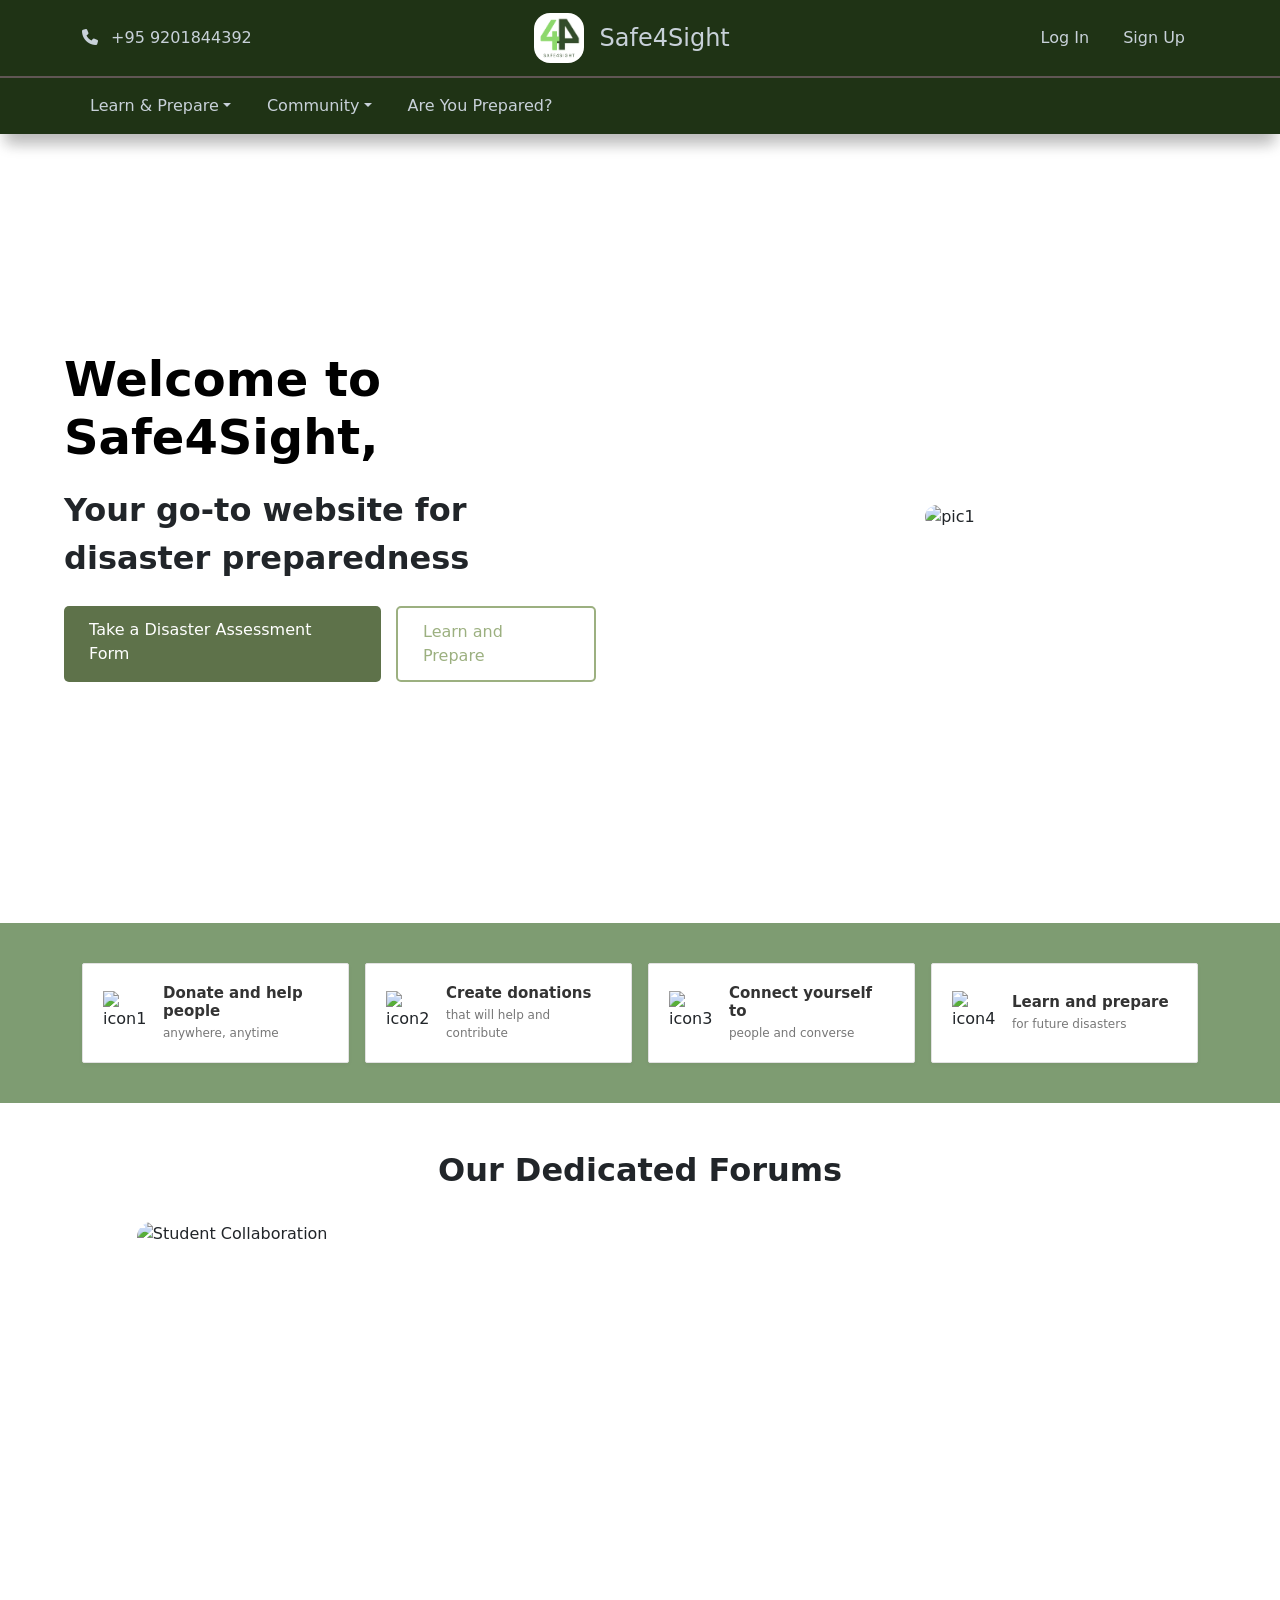
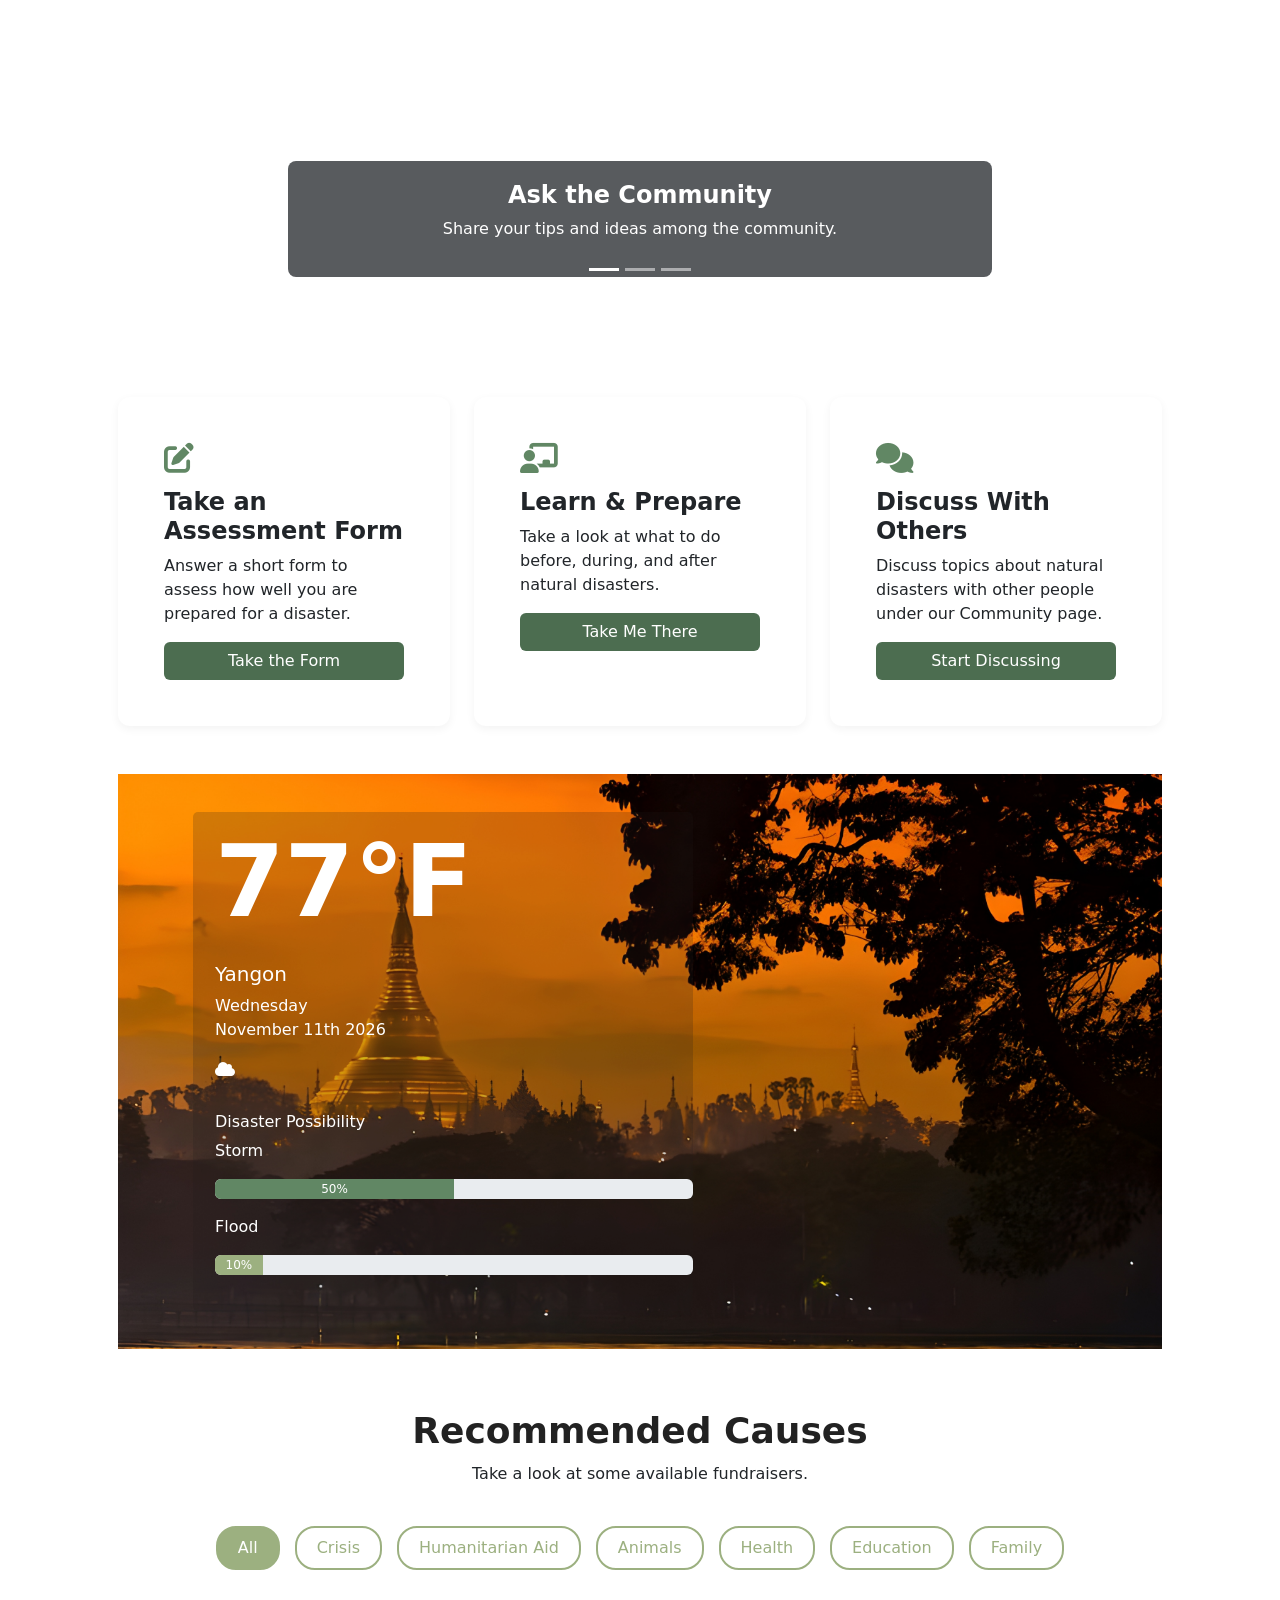
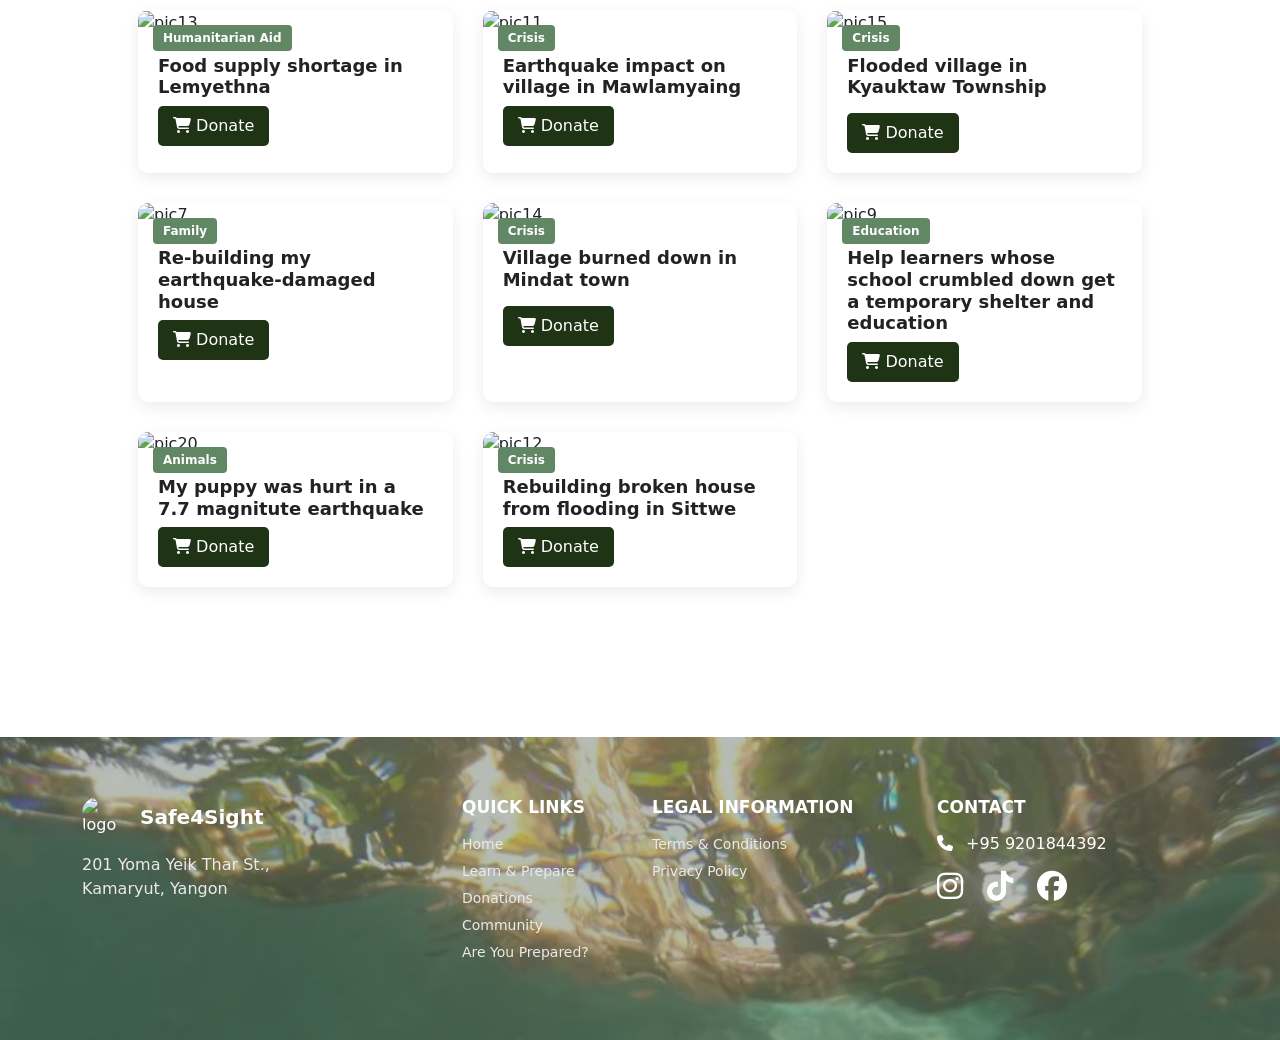
==== index.html @ d3989522 "initial commit" ====
<!DOCTYPE html>
<html lang="en">
<head>
    <link rel="icon" href="/Images/icon_transparent.png">
    <meta charset="UTF-8">
    <meta name="viewport" content="width=device-width, initial-scale=1.0">
    <title>Safe4Sight</title>
    <script src="index_script.js" defer></script>
    <link href="https://cdn.jsdelivr.net/npm/bootstrap@5.3.8/dist/css/bootstrap.min.css" rel="stylesheet" integrity="sha384-sRIl4kxILFvY47J16cr9ZwB07vP4J8+LH7qKQnuqkuIAvNWLzeN8tE5YBujZqJLB" crossorigin="anonymous">
    <script src="https://cdn.jsdelivr.net/npm/bootstrap@5.3.8/dist/js/bootstrap.bundle.min.js" integrity="sha384-FKyoEForCGlyvwx9Hj09JcYn3nv7wiPVlz7YYwJrWVcXK/BmnVDxM+D2scQbITxI" crossorigin="anonymous"></script>
    <link rel="stylesheet" href="https://cdnjs.cloudflare.com/ajax/libs/font-awesome/6.4.0/css/all.min.css">
    <link rel="stylesheet" href="https://cdnjs.cloudflare.com/ajax/libs/font-awesome/6.4.0/css/all.min.css">
    <link rel="stylesheet" href="style.css">
    <style>
        .hero1{
            background-image: url(Images/yangon_banner.jpg);
            background-repeat: no-repeat;
            background-position: center;
            background-size: cover;
            height: 575px;
            color: white;
            display: flex;
            align-items: center;
            padding-left: 75px;
     }
     .hero-title{
        color: white;
     }
 
     h1{
        font-size: 100px;
     }
     .box{
        background: rgba(30, 28, 28, 0.2);
        width: 500px;
        border-radius: 5px;
        padding-left: 22px;
        padding-bottom: 20px;
        padding-top: 10px;
     }   
    </style>
</head>
<body>
    <nav class="navbar navbar-expand-lg color3bg topnavbar">
        <div class="container d-flex align-items-center justify-content-between">
            <div class="azure">
                <i class="fa-solid fa-phone me-2"></i>
                +95 9201844392
            </div>
            <a class="navbar-brand d-flex align-items-center" href="index.html">
                <img src="Images/icon.png" alt="Safe4Sight logo" height="50" class="rounded-4 me-3">
                <div class="azure">
                    <h4 class="mb-0">Safe4Sight</h4>
                </div>
            </a>
            <div class="d-flex">
                <button type="button" class="btn me-2 azure" data-bs-toggle="modal" data-bs-target="#logIn">Log In</button>
                <button type="button" class="btn azure" data-bs-toggle="modal" data-bs-target="#signUp">Sign Up</button>
            </div>
        </div>
    </nav>

    <div class="modal fade" id="logIn">
            <div class="modal-dialog modal-md modal-dialog-centered">
                <div class="modal-content">
                    <div class="modal-header">
                        <h4 class="modal-title">Log into your Account</h4>
                        <button type="button" class="btn-close" data-bs-dismiss="modal"></button>
                    </div>
                    <div class="modal-body">
                        <form>
                            <div class="mb-4">
                            <label class="form-label fw-semibold">Username / Email</label>
                            <div class="input-group">
                                <span class="input-group-text bg-white"><i class="fa-solid fa-user color2"></i></span>
                                <input type="text" class="form-control" placeholder="Type your username / email">
                            </div>
                        </div>

                        <div class="mb-3">
                            <label class="form-label fw-semibold">Password</label>
                            <div class="input-group">
                                <span class="input-group-text bg-white"><i class="fa-solid fa-key color2"></i></span>
                                <input type="password" class="form-control" placeholder="Type your passwword">
                            </div>
                        </div>
                        <button type="button" class="btn text-white mb-3" style="background-color: #618764;" onclick="loggedIn()">
                            Log In
                        </button>
                        <div class="alert alert-success d-none" id="loggedIn">Logged in successfully!</div>
                        </form>
                    </div>
                    <div class="modal-footer">
                        <p>Don't have an account? <a href="#" data-bs-toggle="modal" data-bs-target="#signUp" style="text-decoration: none;">Sign Up Now</a></p>
                    </div>
                </div>
            </div>
        </div>

        <div class="modal fade" id="signUp">
            <div class="modal-dialog modal-md modal-dialog-centered">
                <div class="modal-content">
                    <div class="modal-header">
                        <h4 class="modal-title">Create an Account</h4>
                        <button type="button" class="btn-close" data-bs-dismiss="modal"></button>
                    </div>
                    <div class="modal-body">
                        <form>
                            <div class="mb-4">
                                <label class="form-label fw-semibold">Username</label>
                                <div class="input-group">
                                    <span class="input-group-text bg-white"><i class="fa-solid fa-user color2"></i></span>
                                    <input type="text" class="form-control" placeholder="Type your username">
                                </div>
                            </div>

                            <div class="mb-4">
                                <label class="form-label fw-semibold">Email</label>
                                <div class="input-group">
                                    <span class="input-group-text bg-white"><i class="fa-solid fa-envelope color2"></i></span>
                                    <input type="text" class="form-control" placeholder="Type your email">
                                </div>
                            </div>

                            <div class="mb-3">
                                <label class="form-label fw-semibold">Password</label>
                                <div class="input-group">
                                    <span class="input-group-text bg-white"><i class="fa-solid fa-key color2"></i></span>
                                    <input type="password" class="form-control" placeholder="Type your passwword">
                                </div>
                            </div>
                            <button type="button" class="btn text-white mb-3" style="background-color: #618764;" onclick="accountCreated()">
                            Sign Up
                            </button>
                            <div class="alert alert-success d-none" id="accountCreated">Account created successfully!</div>
                        </form>
                        
                        
                    </div>
                    <div class="modal-footer">
                        <p>Already have an account? <a href="#" data-bs-toggle="modal" data-bs-target="#logIn" style="text-decoration: none;">Login</a></p>
                    </div>
                </div>
            </div>
        </div>

    <div class="sticky-nav">
        <nav class="navbar navbar-dark navbar-expand-lg color3bg bottomnavbar">
            <div class="container d-flex align-items-center justify-content-between">
                <div class="collapse navbar-collapse" id="menu">
                    <ul class="navbar-nav">
                        <li class="nav-item dropdown">
                            <a class="nav-link azure dropdown-toggle" role="button" data-bs-toggle="dropdown">Learn & Prepare</a>
                            <ul class="dropdown-menu text-center">
                                <li><a class="dropdown-item" href="earthquake.html">Earthquakes</a></li>
                                <li><a class="dropdown-item" href="storm.html">Storms</a></li>
                            </ul>
                        </li>
                        <li class="nav-item dropdown">
                            <a class="nav-link azure dropdown-toggle" role="button" data-bs-toggle="dropdown">Community</a>
                            <ul class="dropdown-menu text-center">
                                <li><a class="dropdown-item" href="donation.html">Donation</a></li>
                                <li><a class="dropdown-item" href="community.html">Forum</a></li>
                            </ul>
                        </li>
                        <li class="nav-item"><a href="preparedness_checker.html" class="nav-link azure">Are You Prepared?</a></li>
                    </ul>
                </div>
                <button class="navbar-toggler" type="button" data-bs-toggle="collapse" data-bs-target="#menu">
                    <span class="navbar-toggler-icon"></span>
                </button>
            </div>
        </nav>
    </div>

    <section class="hero mb-4" id="hero">
        <div class="hero-content px-4">
            <h1 class="hero-title text-black">Welcome to Safe4Sight,</h1>
            <span class="fs-2 fw-semibold"> Your go-to website for disaster preparedness</span>
            <div class="hero-btns mt-4">
                <a href="preparedness_checker.html" class="donate-btn primary-btn">Take a Disaster Assessment Form</a>
                <a href="earthquake.html" class="about-btn secondary-btn">Learn and Prepare</a>
            </div>
        </div>
        <div class="hero-image px-4 ">
            <img src="images/pic1.jpg" alt="pic1" style="border-radius: 15px;">
        </div>
    </section>

    <section class="icon-container">
        <div class="container">
            <div class="row g-3">
                <div class="col-12 col-sm-6 col-lg-3">
                    <div class="icons h-100 w-100">
                        <img src="images/icon1.png" alt="icon1" class="img-fluid">
                        <div class="info">
                            <h3>Donate and help people</h3>
                            <span>anywhere, anytime</span>
                        </div>
                    </div>
                </div>
                <div class="col-12 col-sm-6 col-lg-3">
                    <div class="icons h-100 w-100">
                        <img src="images/icon2.png" alt="icon2" class="img-fluid">
                        <div class="info">
                            <h3>Create donations</h3>
                            <span>that will help and contribute</span>
                        </div>
                    </div>
                </div>
                <div class="col-12 col-sm-6 col-lg-3">
                    <div class="icons h-100 w-100">
                        <img src="images/icon3.png" alt="icon3" class="img-fluid">
                        <div class="info">
                            <h3>Connect yourself to</h3>
                            <span>people and converse</span>
                        </div>
                    </div>
                </div>
                <div class="col-12 col-sm-6 col-lg-3">
                    <div class="icons h-100 w-100">
                        <img src="images/icon4.png" alt="icon4" class="img-fluid">
                        <div class="info">
                            <h3>Learn and prepare</h3>
                            <span>for future disasters</span>
                        </div>
                    </div>
                </div>
            </div>
        </div>
    </section> <br> <br>
    <div class="container d-flex justify-content-center">
        <h2 class="fw-bold">Our Dedicated Forums</h2>
    </div>
    <div id="pblCarousel" class="carousel slide px-5 d-flex justify-content-center" style="margin-top: 25px;" data-bs-ride="carousel">
        <div class="carousel-indicators">
            <button type="button" data-bs-target="#pblCarousel" data-bs-slide-to="0" class="active"></button>
            <button type="button" data-bs-target="#pblCarousel" data-bs-slide-to="1"></button>
            <button type="button" data-bs-target="#pblCarousel" data-bs-slide-to="2"></button>
        </div>
        <div class="carousel-inner" style="height: 75vh; width: 85%; border-radius: 15px;">
            <div class="carousel-item active h-100">
                <img src="images/pic17.png" class="d-block" style="width: 100%; height: 100%; object-fit: cover;" alt="Student Collaboration">
                <div class="carousel-caption bg-dark bg-opacity-75 rounded-3 d-none d-md-block">
                    <h4 class="fw-bold">Ask the Community</h4>
                    <p>Share your tips and ideas among the community.</p>
                </div>
            </div>
            <div class="carousel-item h-100">
                <img src="images/pic18.png" class="d-block" style="width: 100%; height: 100%; object-fit: cover;" alt="Real-World Problems">
                <div class="carousel-caption bg-dark bg-opacity-75 rounded-3 d-none d-md-block">
                    <h4 class="fw-bold">Learn Tips</h4>
                    <p>Learn new tips and ideas along with the community</p>
                </div>
            </div>
            <div class="carousel-item h-100">
                <img src="images/pic19.png" class="d-block" style="width: 100%; height: 100%; object-fit: cover;" alt="Collaboration">
                <div class="carousel-caption bg-dark bg-opacity-75 rounded-3 d-none d-md-block">
                    <h4 class="fw-bold">Help Others</h4>
                    <p>Share your tips and ideas with the community</p>
                </div>
            </div>
            <button class="carousel-control-prev" type="button" data-bs-target="#pblCarousel" data-bs-slide="prev">
            <span class="carousel-control-prev-icon"></span>
        </button>
        <button class="carousel-control-next" type="button" data-bs-target="#pblCarousel" data-bs-slide="next">
            <span class="carousel-control-next-icon"></span>
        </button>
        </div>
        
    </div>

    <div class="container px-5" style="margin-top: 100px;">
        <div class="row g-4 mb-5">

            <div class="col-md-4">
                <div class="card situation-card">
                    <div class="card-body p-4">
                        <i class="fa-solid fa-pen-to-square situation-icon"></i>
                        <h4 class="fw-bold">Take an Assessment Form</h4>
                        <p>Answer a short form to assess how well you are prepared for a disaster.</p>
                        <a href="preparedness_checker.html"><button class="btn text-white w-100">Take the Form</button></a>
                    </div>
                </div>
            </div>

            <div class="col-md-4">
                <div class="card situation-card">
                    <div class="card-body p-4">
                        <i class="fa-solid fa-chalkboard-user situation-icon"></i>
                        <h4 class="fw-bold">Learn & Prepare</h4>
                        <p>Take a look at what to do before, during, and after natural disasters.</p>
                        <a href="earthquake.html"><button class="btn text-white w-100">Take Me There</button></a>
                    </div>
                </div>
            </div>

            <div class="col-md-4">
                <div class="card situation-card">
                    <div class="card-body p-4">
                        <i class="fa-solid fa-comments situation-icon"></i>
                        <h4 class="fw-bold">Discuss With Others</h4>
                        <p>Discuss topics about natural disasters with other people under our Community page.</p>
                        <a href="community.html"><button class="btn color2bg text-white w-100">Start Discussing</button></a>
                    </div>
                </div>
            </div>
    </div>

     <div class="hero1" >
        <div class="row">
            <div class="col">
                <div class="box">
                    <div class="hero-title">
                        <span>
                            <h1><strong>77°F</strong></h1>
                        </span>
                            </div>
                        <h5>Yangon</h5>
                        <p>Wednesday <br> November 11th 2026</p>
                        <i class="fa-solid fa-cloud me-2"></i>
                        </div>
               </div>
            <div class="col">
                <div class="box">
                    <h6>Disaster Possibility</h6>
                    <p>Storm</p>
                    <div class="progress mb-3" style="height: 20px;">
                        <div class="progress-bar color2bg" style="width: 50%;">50%</div>
                    </div>
                    <p>Flood</p>
                    <div class="progress mb-3" style="height: 20px;">
                        <div class="progress-bar color1bg" style="width: 10%;">10%</div>
                    </div>
                </div>
            </div>
            </div>
        </div>

            

    <section class="products section" id="products">
        <div class="section-header">
            <h2 class="section-title">Recommended Causes</h2>
            <p>Take a look at some available fundraisers.</p>
        </div>

        <div class="product-filters">
            <button class="filter-btn active" data-filter="all">All</button>
            <button class="filter-btn" data-filter="crisis">Crisis</button>
            <button class="filter-btn" data-filter="humanaid">Humanitarian Aid</button>
            <button class="filter-btn" data-filter="animal">Animals</button>
            <button class="filter-btn" data-filter="medicine">Health</button>
            <button class="filter-btn" data-filter="education">Education</button>
            <button class="filter-btn" data-filter="family">Family</button>
        </div>

        

        <div class="products-grid">

            <div class="product-card" data-category="humanaid">
                <div class="product-badge">Humanitarian Aid</div>
                <img src="images/pic13.png" alt="pic13">
                <div class="product-info">
                    <h3>Food supply shortage in Lemyethna</h3>
                    <div class="product-footer">
                        <a href="donation.html">
                            <button class="add-to-cart-btn">
                                <i class="fa-solid fa-cart-shopping"></i> Donate
                            </button>
                        </a>
                    </div>
                </div>
            </div>

            <div class="product-card" data-category="crisis">
                <div class="product-badge">Crisis</div>
                <img src="images/pic11.png" alt="pic11">
                <div class="product-info">
                    <h3>Earthquake impact on village in Mawlamyaing</h3>
                    <div class="product-footer">
                        <a href="donation.html">
                            <button class="add-to-cart-btn">
                                <i class="fa-solid fa-cart-shopping"></i> Donate
                            </button>
                        </a>
                    </div>
                </div>
            </div>

            <div class="product-card" data-category="crisis">
                <div class="product-badge">Crisis</div>
                <img src="images/pic15.png" alt="pic15">
                <div class="product-info">
                    <h3>Flooded village in Kyauktaw Township</h3>
                    <p class="product-desc"></p>
                    <div class="product-footer">
                        <a href="donation.html">
                        <button class="add-to-cart-btn">
                            <i class="fa-solid fa-cart-shopping"></i> Donate
                        </button>
                        </a>
                    </div>
                </div>
            </div>

            
            <div class="product-card" data-category="family">
                <div class="product-badge">Family</div>
                <img src="images/pic7.png" alt="pic7">
                <div class="product-info">
                    <h3>Re-building my earthquake-damaged house</h3>
                        <div class="product-footer">
                            <a href="donation.html">
                            <button class="add-to-cart-btn">
                                <i class="fa-solid fa-cart-shopping"></i> Donate
                            </button>
                        </a>
                    </div>
                </div>
            </div>

            <div class="product-card" data-category="crisis">
                <div class="product-badge">Crisis</div>
                <img src="images/pic14.png" alt="pic14">
                <div class="product-info">
                    <h3>Village burned down in Mindat town</h3>
                    <p class="product-desc"></p>
                    <div class="product-footer">
                        <a href="donation.html">
                            <button class="add-to-cart-btn">
                                <i class="fa-solid fa-cart-shopping"></i> Donate
                            </button>
                        </a>
                    </div>
                </div>
            </div>

            <div class="product-card" data-category="education">
                <div class="product-badge">Education</div>
                <img src="images/pic9.png" alt="pic9">
                <div class="product-info">
                    <h3>Help learners whose school crumbled down get a temporary shelter and education</h3>
                    <div class="product-footer">
                        <a href="donation.html">
                        <button class="add-to-cart-btn">
                            <i class="fa-solid fa-cart-shopping"></i> Donate
                        </button>
                        </a>
                    </div>
                </div>
            </div>

            <div class="product-card" data-category="animal">
                <div class="product-badge">Animals</div>
                <img src="images/pic20.png" alt="pic20">
                <div class="product-info">
                    <h3>My puppy was hurt in a 7.7 magnitute earthquake</h3>
                    <div class="product-footer">
                        <a href="donation.html">
                        <button class="add-to-cart-btn">
                            <i class="fa-solid fa-cart-shopping"></i> Donate
                        </button>
                        </a>
                    </div>
                </div>
            </div>

            <div class="product-card" data-category="crisis">
                <div class="product-badge">Crisis</div>
                <img src="images/pic12.png" alt="pic12">
                <div class="product-info">
                    <h3>Rebuilding broken house from flooding in Sittwe</h3>
                    <div class="product-footer">
                        <a href="donation.html">
                        <button class="add-to-cart-btn">
                            <i class="fa-solid fa-cart-shopping"></i> Donate
                        </button>
                        </a>
                    </div>
                </div>
            </div>
        </div>
    </section>

    <!--<div id="toast" class="toast">
        <i class="fa-solid fa-circle-check"></i> <span id="toast-message">Added to Donation-Wishlist</span>
    </div>

    <div class="underdono-btn">
    <a href="donation.html" class="donate-btn primary-btn">View more fundraisers</a>
    </div>-->

    </div>

    <footer class="site-footer" style="margin-top: 150px;">
        <div class="container">
            <div class="row">
                <div class="col-md-4">
                    <div class="d-flex align-items-center mb-3">
                        <img src="images/icon.png" alt="logo" width="50px" class="me-2 rounded-4">
                        <h5 class="mb-0">Safe4Sight</h5>
                    </div>
                    <p class="footer-address mb-3">201 Yoma Yeik Thar St.,<br>Kamaryut, Yangon</p>
                </div>
 
                <div class="col-md-2">
                    <h6 class="footer-heading">QUICK LINKS</h6>
                    <ul class="list-unstyled footer-links">
                        <li><a href="index.html">Home</a></li>
                        <li><a href="earthquake.html">Learn & Prepare</a></li>
                        <li><a href="donation.html">Donations</a></li>
                        <li><a href="community.html">Community</a></li>
                        <li><a href="preparedness_checker.html">Are You Prepared?</a></li>
                    </ul>
                </div>
 
                <div class="col-md-3">
                    <h6 class="footer-heading">LEGAL INFORMATION</h6>
                    <ul class="list-unstyled footer-links">
                    <li><a href="terms_and_conditions.html">Terms & Conditions</a></li>
                    <li><a href="privacy_policy.html">Privacy Policy</a></li>
                    </ul>
                </div>
 
                <div class="col-md-3">
                    <h6 class="footer-heading">CONTACT</h6>
                    <div>
                        <i class="fa-solid fa-phone me-2"></i>
                        +95 9201844392
                    </div>
 
                    <div class="social-links mt-2">
                    <a href="#">
                        <i class="fa-brands fa-instagram me-4"></i>
                    </a>
                    <a href="#">
                        <i class="fa-brands fa-tiktok me-4"></i>
                    </a>
                    <a href="#">
                        <i class="fa-brands fa-facebook"></i>
                    </a>
                    </div>
                </div>
            </div>
        </div>
    </footer>

    <script>
        function accountCreated(){
            let accountCreated = document.getElementById("accountCreated");
            accountCreated.classList.remove("d-none");
        }
        function loggedIn(){
            let loggedIn = document.getElementById("loggedIn");
            loggedIn.classList.remove("d-none");
        }
    </script>
</body>
</html>
---- style.css ----
/*Global CSS*/

* {
    margin: 0;
    padding: 0;
    box-sizing: border-box;
    scroll-behavior: smooth;
}
    .topnavbar{
            border-bottom: 2px solid #605654;
    }
    .bottomnavbar{
            box-shadow: 0px 15px 15px -5px rgba(0, 0, 0, 0.1);
    }
    .sticky-nav{
            position: sticky;
            top: 0;
            z-index: 100;
            background-color: rgb(238, 238, 238);
            box-shadow: 0px 15px 15px -5px rgba(0, 0, 0, 0.2);
    }
    .color1{
        color: #9CB080;
    }
    .color2{
        color: #618764;
    }
    .color1bg{
        background-color: #9CB080;
    }
    .color2bg{
        background-color: #618764;
    }
    .color2bghover:hover{
        background-color: #496c4c;
    }
        .color3bg{
            background-color: #1f3315;
        }
    .azure{
        color: #c8d1d9;
    }
    .nav-item{
        margin-right: 20px;
    }
    .site-footer{
            overflow: hidden;
            padding-top: 60px;
            padding-bottom: 60px;
            color: #fff;
            background-image: url(Images/footer.png);
            background-size: cover;
}
.site-footer h5{
            font-size: 20px;
            font-weight: 600;
}
.brand-icon{
            background-image: url(images/footer.png);
}
.footer-address{
            color: rgb(235, 233, 233);
}
.footer-heading{
            margin-bottom: 14px;
            font-size: 17px;
            font-weight: 750;
}
.footer-links li{
            margin-bottom: 3px;
}
.footer-links a{
            color: rgb(235, 233, 233);
            font-size: 14px;
            text-decoration: none;
            transition: color 0.2s ease;
}
.footer-links a:hover{
            color:#bfcfa9;
}
.social-links{
            display: flex;
            align-items: center;
}
.social-links a{
            color: #fff;
            font-size: 30px;
            transition: color 0.2s ease;
}
.social-links a:hover{
            color:#bfcfa9;
}


/*Homepage CSS*/

.logo {
    font-size: 24px;
    font-weight: 700;
    color: #333;
    text-decoration: none;
}

.logo span {
    color: #618764;
}

.menu-toggle {
    display: none;
    font-size: 24px;
    cursor: pointer;
}

.icon-container {
  display: flex;
  flex-direction: row;
  justify-content: center;
  align-items: center;
  gap: 15px;
  background-color: #7E9C72;
  padding: 40px 20px;
  width: 100%;
  box-sizing: border-box;
}

.icons {
  display: flex;
  align-items: center;
  gap: 15px;
  background-color: #ffffff;
  padding: 20px;
  flex: 1; 
  min-width: 0;
  border-radius: 2px;
  border: 1px solid #e2e2e2;
  box-shadow: 0 2px 4px rgba(0, 0, 0, 0.04);
}

.icons img {
  width: 45px;
  height: 45px;
  object-fit: contain;
  flex-shrink: 0;
}

.info {
  display: flex;
  flex-direction: column;
}

.info h3 {
  margin: 0;
  font-size: 15px;
  font-weight: 700;
  color: #333333;
  line-height: 1.2;
}

.info span {
  font-size: 12px;
  color: #777777;
  margin-top: 4px;
}

.hero {
    min-height: 85vh;
    display: flex;
    align-items: center;
    justify-content: space-between;
    max-width: 1200px;
    margin: 0 auto;
    gap: 40px;
}

.hero-content {
    flex: 1;
}

.hero-title {
    font-size: 48px;
    font-weight: 700;
    color: #222;
    margin-bottom: 20px;
    line-height: 1.2;
}

.hero-description {
    font-size: 16px;
    color: #666;
    margin-bottom: 30px;
    line-height: 1.6;
}

.hero-btns {
    display: flex;
    gap: 15px;
}

.donate-btn {
    padding: 12px 25px;
    border-radius: 5px;
    font-weight: 500;
    text-decoration: none;
    transition: background 0.3s ease, transform 0.2s ease;
}

.about-btn {
    padding: 12px 25px;
    border-radius: 5px;
    font-weight: 500;
    text-decoration: none;
    transition: background 0.3s ease, transform 0.2s ease;
}

.primary-btn {
    background-color: #5E724A;
    color: #fff;
}

.primary-btn:hover {
    background-color: #618764;
    transform: translateY(-2px);
}

.secondary-btn {
    background-color: transparent;
    color: #9CB080;
    border: 2px solid #9CB080;
}

.secondary-btn:hover {
    background-color: #618764;
    color: #fff;
    transform: translateY(-2px);
}

.hero-image {
    flex: 1;
    display: flex;
    justify-content: center;
    transition: transform 0.75s ease-in-out;
}
.hero-image:hover {
    transform: scale(1.1);
}

.hero-image img {
    max-width: 100%;
    height: auto;
    animation: float 3s ease-in-out infinite;
}

@keyframes float {
    0%, 100% { transform: translateY(0); }
    50% { transform: translateY(-10px); }
}


@media (max-width: 768px) {
    .nav-menu {
        display: none;
    }
    .menu-toggle {
        display: block;
    }
    .hero {
        flex-direction: column-reverse;
        text-align: center;
        padding-top: 120px;
    }
    .hero-btns {
        justify-content: center;
    }
    .hero-title {
        font-size: 36px;
    }
}
.products {
    max-width: 1200px;
    margin: 60px auto;
    padding: 0 20px;
}

.section-header {
    text-align: center;
    margin-bottom: 40px;
}

.section-title {
    font-size: 36px;
    font-weight: 700;
    color: #222;
    margin-bottom: 10px;
}

.product-filters {
    display: flex;
    justify-content: center;
    gap: 15px;
    margin-bottom: 40px;
}

.filter-btn {
    padding: 8px 20px;
    border: 2px solid #9CB080;
    background-color: transparent;
    color: #9CB080;
    border-radius: 20px;
    cursor: pointer;
    font-weight: 500;
    transition: all 0.3s ease;
}

.filter-btn.active, .filter-btn:hover {
    background-color: #9CB080;
    color: #fff;
}

.products-grid {
    display: grid;
    grid-template-columns: repeat(auto-fit, minmax(260px, 1fr));
    gap: 30px;
}

.product-card {
    background-color: #fff;
    border-radius: 10px;
    overflow: hidden;
    box-shadow: 0 5px 15px rgba(0,0,0,0.08);
    position: relative;
    transition: transform 0.3s ease;
}

.product-card:hover {
    transform: translateY(-5px);
}

.product-card img {
    width: 100%;
    height: 200px;
    object-fit: cover;
}

.product-badge {
    position: absolute;
    top: 15px;
    left: 15px;
    background-color: #618764;
    color: #fff;
    padding: 4px 10px;
    font-size: 12px;
    font-weight: 600;
    border-radius: 4px;
    z-index: 10;
}

.product-info {
    padding: 20px;
}

.product-info h3 {
    font-size: 18px;
    font-weight: 600;
    color: #222;
    margin-bottom: 8px;
}

.product-desc {
    font-size: 14px;
    color: #666;
    margin-bottom: 15px;
    line-height: 1.4;
}

.product-footer {
    display: flex;
    align-items: center;
    justify-content: space-between;
}

.add-to-cart-btn {
    background-color: #1f3315;
    color: #fff;
    border: none;
    padding: 8px 15px;
    border-radius: 5px;
    cursor: pointer;
    font-weight: 500;
    transition: background 0.3s ease;
}

.add-to-cart-btn:hover {
    background-color: #618764;
}

.toast {
    position: fixed;
    bottom: 30px;
    right: 30px;
    background-color: #1f3315;
    color: #fff;
    padding: 12px 20px;
    border-radius: 8px;
    box-shadow: 0 5px 15px rgba(0,0,0,0.2);
    display: flex;
    align-items: center;
    gap: 10px;
    z-index: 1000;
    opacity: 0;
    visibility: hidden;
    transition: opacity 0.3s ease, visibility 0.3s ease, transform 0.3s ease;
    transform: translateY(20px);
}

.toast.show {
    opacity: 1;
    visibility: visible;
    transform: translateY(0);
}

.toast i {
    color: #9CB080;
    font-size: 18px;
}
.underdono-btn {
    color: #5E724A;
    text-align: center;
    padding: 12px 25px;
    border-radius: 5px;
    font-weight: 500;
    text-decoration: none;
    transition: background 0.3s ease, transform 0.2s ease;
}


/* Learn & Prepare CSS*/

.hero-earthquake{
    background-image: url('Images/earthquakehero.jpg');
    background-repeat: no-repeat;
    background-position: center;
    background-size: cover;
    min-height: 250px;
    color: white;
    display: flex;
    align-items: center;
    padding: 30px 8%;
}
.hero-toptext-earthquake{
    font-size: 14px;
    font-weight: 800;
}
.hero-earthquake h1{
    font-size: 50px;
    line-height: 75px;
}
.hero-earthquake p{
    font-size: 18px;
    color: #e3edf0;
}
.hero-storm{
    background-image: url('Images/stormhero.jpg');
    background-repeat: no-repeat;
    background-position: center;
    background-size: cover;
    min-height: 250px;
    color: white;
    display: flex;
    align-items: center;
    padding: 30px 8%;
}
.hero-toptext-storm{
    font-size: 14px;
    font-weight: 800;
}
.hero-storm h1{
    font-size: 50px;
    line-height: 1.2;
}
.hero-storm p{
    font-size: 18px;
    color: #e3edf0;
    max-width: 700px;
}
.beforeduringafterbtn-container{
    background-color:#618764;
}
.beforeduringafterbtn{
    color: white;
    background-color: #79997c;
    height: 45px;
    display: flex;
    align-items: center;
    justify-content: center;
}
.beforeduringafterbtn:hover{
    color: white;
    background-color: #4c6d50;
}

.readiness-header{
    display: flex;
    align-items: center;
}
.readiness-icon{
    width: 42px;
    height: 42px;
    border-radius: 12px;
    background-color: #9CB080;
    color: white;
    display: flex;
    align-items: center;
    justify-content: center;
}
.readiness-card{
    padding: 10px;
    background-color: #f9f9f9;
    border: 1px solid rgb(237, 237, 237);
}
.document-card{
    box-shadow: 0 4px 8px rgba(0, 0, 0, 0.1);
    height: 360px;
    margin-bottom: 25px;
    border-radius: 12px;
    overflow: hidden;
    transition: all 0.3s ease;
}
.document-card:hover{
    transform: translateY(-7px);
    box-shadow: 0 8px 16px rgba(0, 0, 0, 0.2);
}
.document-card img{
    height: 60%;
}
.history-section{
    padding:58px 0 70px;
}
.history-list{
    position:relative;
    max-width:900px;
    margin:30px auto 0;
    padding-left:30px;
}
.history-list:before{
    content:"";
    position:absolute;
    left:8px;
    top:8px;
    bottom:8px;
    width:2px;
    background:#d6e1d0;
}
.history-item{
    position:relative;
    margin-bottom:17px;
    padding:19px 22px
}
.history-item:before{
    content:"";
    position:absolute;
    left:-31px;
    top:25px;
    width:13px;
    height:13px;
    border-radius:50%;
    background-color: #618764;
    border:3px solid #e5eee0;
    box-sizing:content-box
}
.history-year{
    font-size: 14px;
    font-weight: 750;
    margin-bottom :8px;
}
.history-item h5{
    font-weight: 700;
    margin-bottom: 5px;
}
.history-item p{
    color:rgb(130, 130, 130);
}
.contact-entry{
    background-color:#f5f8f2;
    padding:10px 12px;
    border-radius:9px;
    margin-top:8px;
    font-size:15px;
}

.during-section {
    width: 75%;
    margin: auto;
}

.safety-step {
    background-color:#496c4c;
    color: white;
    border: none;
    border-radius: 12px;
    height: 100%;
    transition: 0.3s;
    overflow: hidden;
    height: 360px;
}

.safety-step img{
    height: 60%;
    object-fit: cover;
}

.safety-step:hover {
    transform: translateY(-3px);
    background-color: #304b24;
}

.safety-icon {
    font-size: 35px;
    color: #b5c99b;
    margin-bottom: 18px;
}

.situation-card {
    border: none;
    border-radius: 12px;
    padding: 22px;
    height: 100%;
    box-shadow: 0 3px 10px rgba(0, 0, 0, 0.05);
}
.situation-card button{
    background-color: #4c6d50;
}
.situation-card button:hover{
    background-color:#1f3315;
}

.situation-icon {
    font-size: 30px;
    color: #618764;
    margin-bottom: 15px;
}

.extra-advice {
    background-color: #f1f5ed;
    border-left: 4px solid #618764;
    padding: 15px;
    margin-top: 15px;
    border-radius: 5px;
}

.extra-advice ul {
    margin-bottom: 0;
}

.trapped-section {
    background-color: #1f3315;
    color: white;
    border-radius: 12px;
    padding: 30px;
}

.trapped-icon {
    font-size: 45px;
    color: #b5c99b;
}

.after-images{
    border-radius: 15px;
    padding: 15px;
    height: 350px;
    background-size: cover; 
    background-position: center;
}

/* donate cards CSS */
.card-links{
    text-decoration: none;
}
.donatecards{
    transition: transform 0.3s ease;
}
.donatecards:hover{
    transform: translateY(-5px);
}
.verifiedbox{
    color: white;
    background-color: #9CB080;
    padding: 10px;
    width: 250px;
    border-radius: 5px;
    display: flex;
    align-items: center;
    justify-content: center;
}
.donatecard{
    background-color: white;
    border: 1px solid rgb(205, 205, 205);
    padding: 30px;
    border-radius: 15px;
}
.recentdonation{
    display: flex;
    align-items: center;
}
.recentdonation img{
    width: 45px; 
    height: 45px; 
    object-fit: cover;
    border-radius: 50%;
    margin-right: 15px;

}

/*assessment CSS*/
.hero-assessment{
    background-image: url('Images/hero-assessment.jpg');
    background-repeat: no-repeat;
    background-position: center;
    background-size: cover;
    min-height: 250px;
    color: white;
    display: flex;
    align-items: center;
    padding: 30px 8%;
}
.assessment-intro{
    max-width: 920px;
}

.assessment-question{
    border-radius: 15px;
    margin-bottom: 22px;
}

.question-number{
    width: 38px;
    height: 38px;
    display: flex;
    align-items: center;
    justify-content: center;
    border-radius: 11px;
    color: white;
    background-color: #9CB080;
    font-weight: 750;
}

.assessment-option{
    display: flex;
    gap: 10px;
    padding: 12px 14px;
    margin-top: 9px;
    border: 1px solid #e4e8e1;
    border-radius: 9px;
    background-color: #fbfcfa;
    cursor: pointer;
}

.assessment-option:hover{
    background-color: #f1f5ed;
    border-color: #9CB080;
}

.assessment-option input {
    margin-top: 4px;
}

.assessment-option:has(input:checked){
    border-color: #73ab78;
}

.result-score{
    font-size: 50px;
    font-weight: 800;
    color: #1f3315;
}

/*emergency kit CSS*/
.kit-content{
    max-width: 1100px;
    margin: 0 auto;
    padding: 48px 16px;
}
.kit-section{
    background-color: #ffffff;
    border: 1px solid #e3e9e2;
    border-radius: 16px;
    padding: 24px;
    margin-bottom: 28px;
}
.kit-section-heading{
    color: #1f3315;
    font-weight: 750;
}
.kit-item-card{
    height: 100%;
    overflow: hidden;
    border: 1px solid #dce5df;
    border-radius: 13px;
    background-color: #ffffff;
    transition: transform 0.2s ease;
}
.kit-item-card:hover{
    transform: translateY(-3px);
}
.kit-card-image{
    height: 145px;
    overflow: hidden;
    background-color: #edf3ed;
}
.kit-card-image img{
    width: 100%;
    height: 100%;
    object-fit: cover;
}
.kit-card-body{
    padding: 16px;
}
.kit-card-body h5{
    font-size: 17px;
    margin-bottom: 6px;
}
.kit-card-description{
    color: #6c757d;
    font-size: 14px;
    height: 40px;
    margin-bottom: 14px;
}
.kit-card-options{
    display: flex;
    flex-wrap: wrap;
    gap: 8px;
}
.kit-radio-option{
    display: flex;
    align-items: center;
    gap: 7px;
    padding: 7px 10px;
    border: 1px solid #dce5df;
    border-radius: 8px;
    font-size: 13px;
    cursor: pointer;
}
.kit-radio-option:has(input:checked){
    border-color: #618764;
    background-color: #f0faf2;
    color: #1f3315;
}
.kit-section-progress{
    margin-top: 22px;
}
.kit-section-progress .progress{
    height: 13px;
    background-color: #d9e5e9;
    border-radius: 20px;
}
.kit-total-progress .progress{
    height: 13px;
    background-color: #d9e5e9;
    border-radius: 20px;
}
.kit-total-progress .progress-bar{
    background-color: #618764;
}
.kit-section-progress .progress-bar{
    background-color: #618764;
    
}
.kit-total-progress{
    border: 1px solid #dce5df;
    border-radius: 16px;
    background-color: #ffffff;
    padding: 24px;
    margin-top: 36px;
}

/*plan CSS*/
.plan-intro{
    max-width: 900px;
}
.plan-form{
    max-width: 900px;
}
.plan-form-section{
    background-color: #ffffff;
    border: 1px solid #e3e9e2;
    border-radius: 15px;
    padding: 24px;
    margin-bottom: 22px;
    box-shadow: 0 3px 10px rgba(0, 0, 0, 0.04);
}
.plan-section-icon{
    width: 42px;
    height: 42px;
    display: flex;
    align-items: center;
    justify-content: center;
    border-radius: 12px;
    background-color: #9CB080;
    color: #ffffff;
}
.plan-contact-heading{
    margin-bottom: 8px;
    color: #618764;
    font-size: 13px;
    
}
#emergencyPlanOutput{
    width: 100%;
    max-width: 900px;
    margin-left: auto;
    margin-right: auto;
}


.plan-paper{
    width: 100%;
    max-width: 900px;
    margin: 0 auto;
    padding: 38px;
    color: #26352a;
    background: #ffffff;
    border: 1px solid #dce5df;
    border-radius: 8px;
    box-shadow: 0 5px 20px rgba(0, 0, 0, 0.08);
}
.plan-paper-top{
    display: flex;
    align-items: center;
    justify-content: space-between;
    gap: 12px;
    padding-bottom: 16px;
    border-bottom: 3px solid #618764;
}
.plan-brand{
    display: flex;
    align-items: center;
    gap: 9px;
}
.plan-brand img{
    width: 65px;
}
.plan-paper-title{
    margin-top: 15px;
    margin-bottom: 5px;
    color: #1f3315;
    font-size: 27px;
    font-weight: bold;
}
.plan-paper-subtitle{
    margin-bottom: 20px;
    font-size: 13px;
}

.plan-basic-item{
    padding: 11px 13px;
    border-radius: 7px;
    background: #f2f6f0;
}
.plan-basic-item span{
    margin-bottom: 4px;
    color: #6d7c70;
    font-size: 10px;
}
.plan-basic-item strong{
    font-size: 13px;
}

.plan-preview-block{
    min-width: 0;
    height: 100%;
    padding: 15px;
    border: 1px solid #e0e7df;
    border-radius: 8px;
}

.plan-preview-block h3{
    margin-bottom: 11px;
    padding-bottom: 7px;
    border-bottom: 1px solid #dce5df;
    color: #618764;
    font-size: 14px;
    font-weight: 800;
}
.plan-preview-block p{
    margin-bottom: 7px;
    font-size: 11px;
}
.plan-preview-block li{
    margin-bottom: 7px;
    font-size: 11px;
    
}
.plan-preview-block ol{
    margin: 0;
    padding-left: 19px;           
}
.plan-preview-block ul{
    margin: 0;
    padding-left: 19px;
}

.plan-preview-table{
    width: 100%;
    border-collapse: collapse;
    font-size: 10px;
}

.plan-preview-table th{
    padding: 6px 5px;
    border-bottom: 1px solid #e6ece5;
    text-align: left;
}
.plan-preview-table td{
    padding: 6px 5px;
    border-bottom: 1px solid #e6ece5;
    text-align: left;  
}
.plan-preview-table th{
    color: #526b55;
    font-weight: 800;
}
.plan-small-line{
    margin: 10px 0 0;
    font-size: 10px;
}
.plan-paper-footer{
    display: flex;
    justify-content: space-between;
    gap: 12px;
    margin-top: 18px;
    padding-top: 10px;
    border-top: 1px solid #dce5df;
    color: #718074;
    font-size: 9px;
}
@media print{
    @page{
        size: A4;
        margin: 5mm;
    }
    body{
        visibility: hidden;
    }
    #emergencyPlanPreview{
        visibility: visible;
        position: absolute;
        left: 0;
        top: 0;
        width: 100%;
        max-width: none;
        margin: 0;
        padding: 0;
        border: 0;
        border-radius: 0;
        box-shadow: none;
        zoom: 1.00;
    }
}

/*privacy policy CSS*/
.privacy-policy{
    margin-top: 100px;
    margin-bottom: 100px;
    max-width: 800px;
    width: 80%;
    border: #e1e2e0 solid 1px;
    padding: 50px 75px;
    border-radius: 15px;
    box-shadow: 0px 4px 6px -1px rgba(0, 0, 0, 0.35);
    background-color: white;
}
.privacy-policy h1{
    font-weight: 700;
}
.privacy-policy h3{
    font-weight: 600;
}
@media (max-width: 576px){
  .privacy-policy{
    padding: 30px 30px;
  }
  }
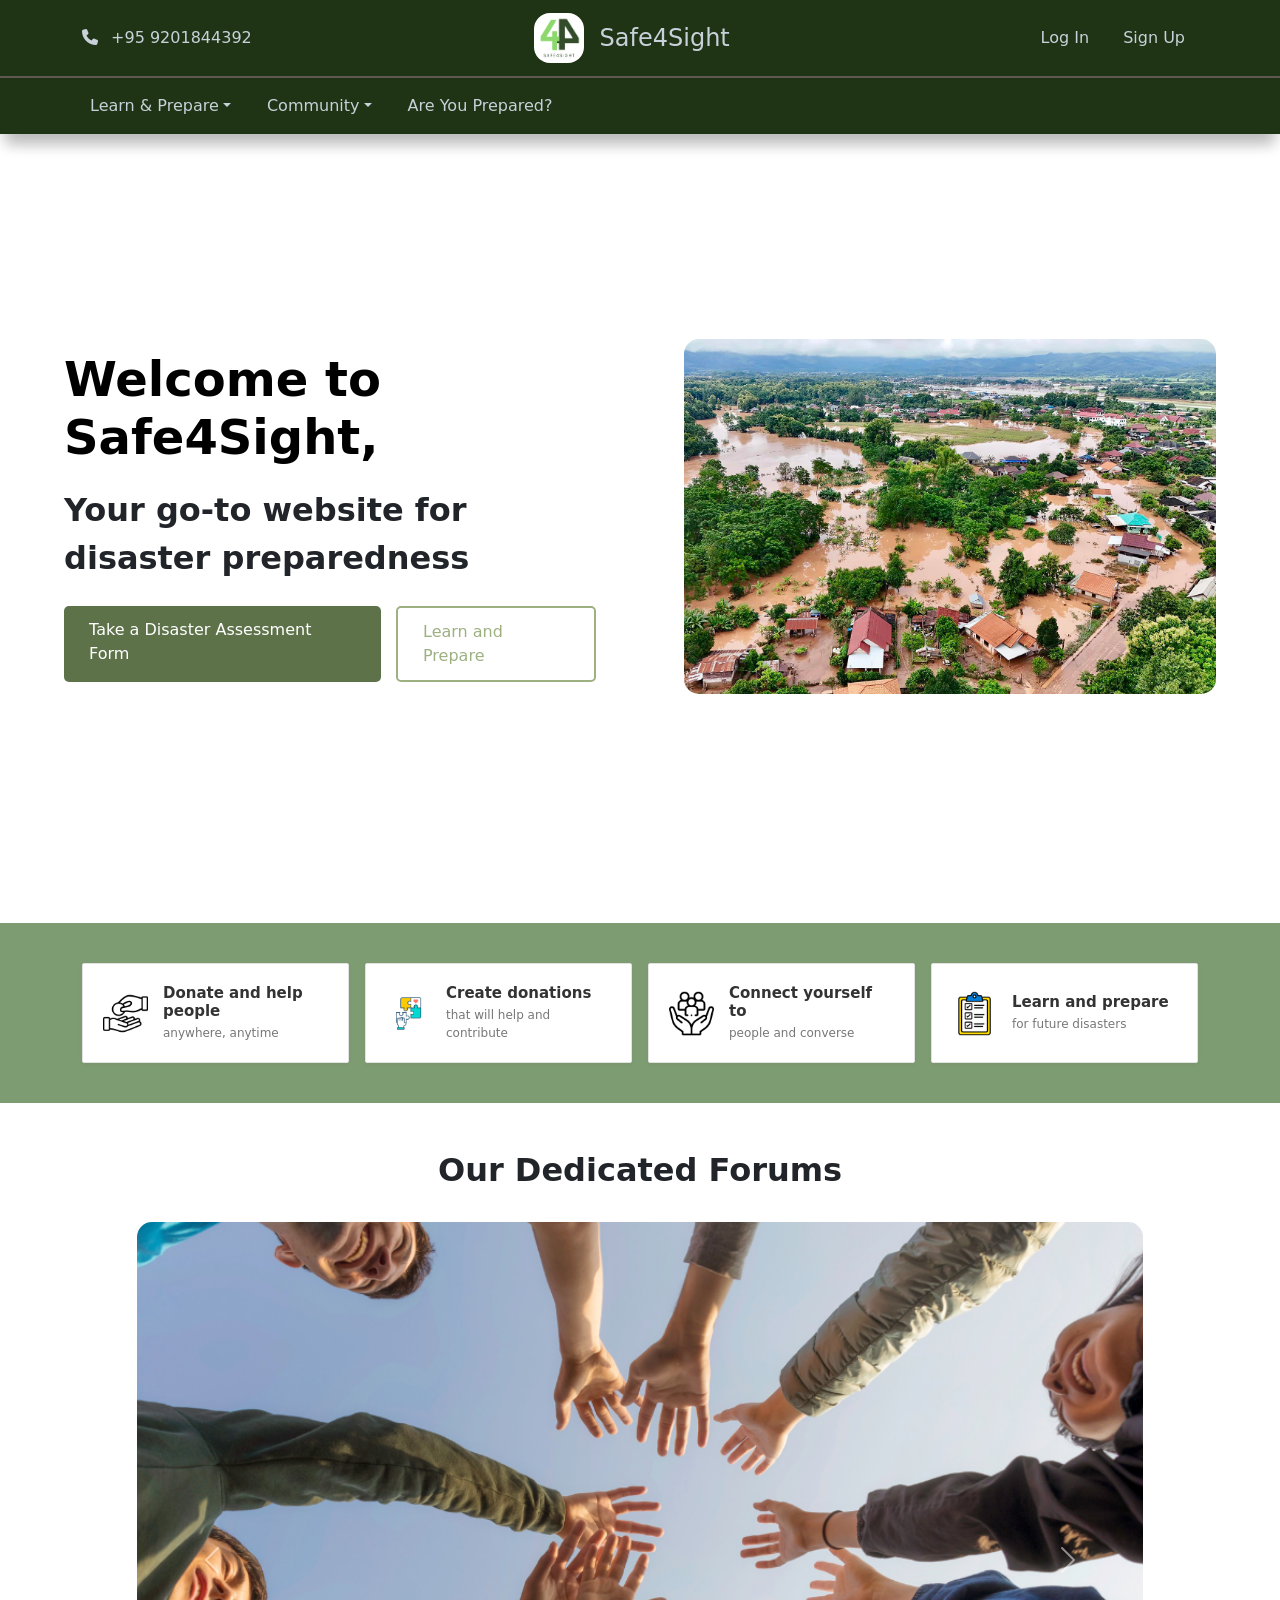
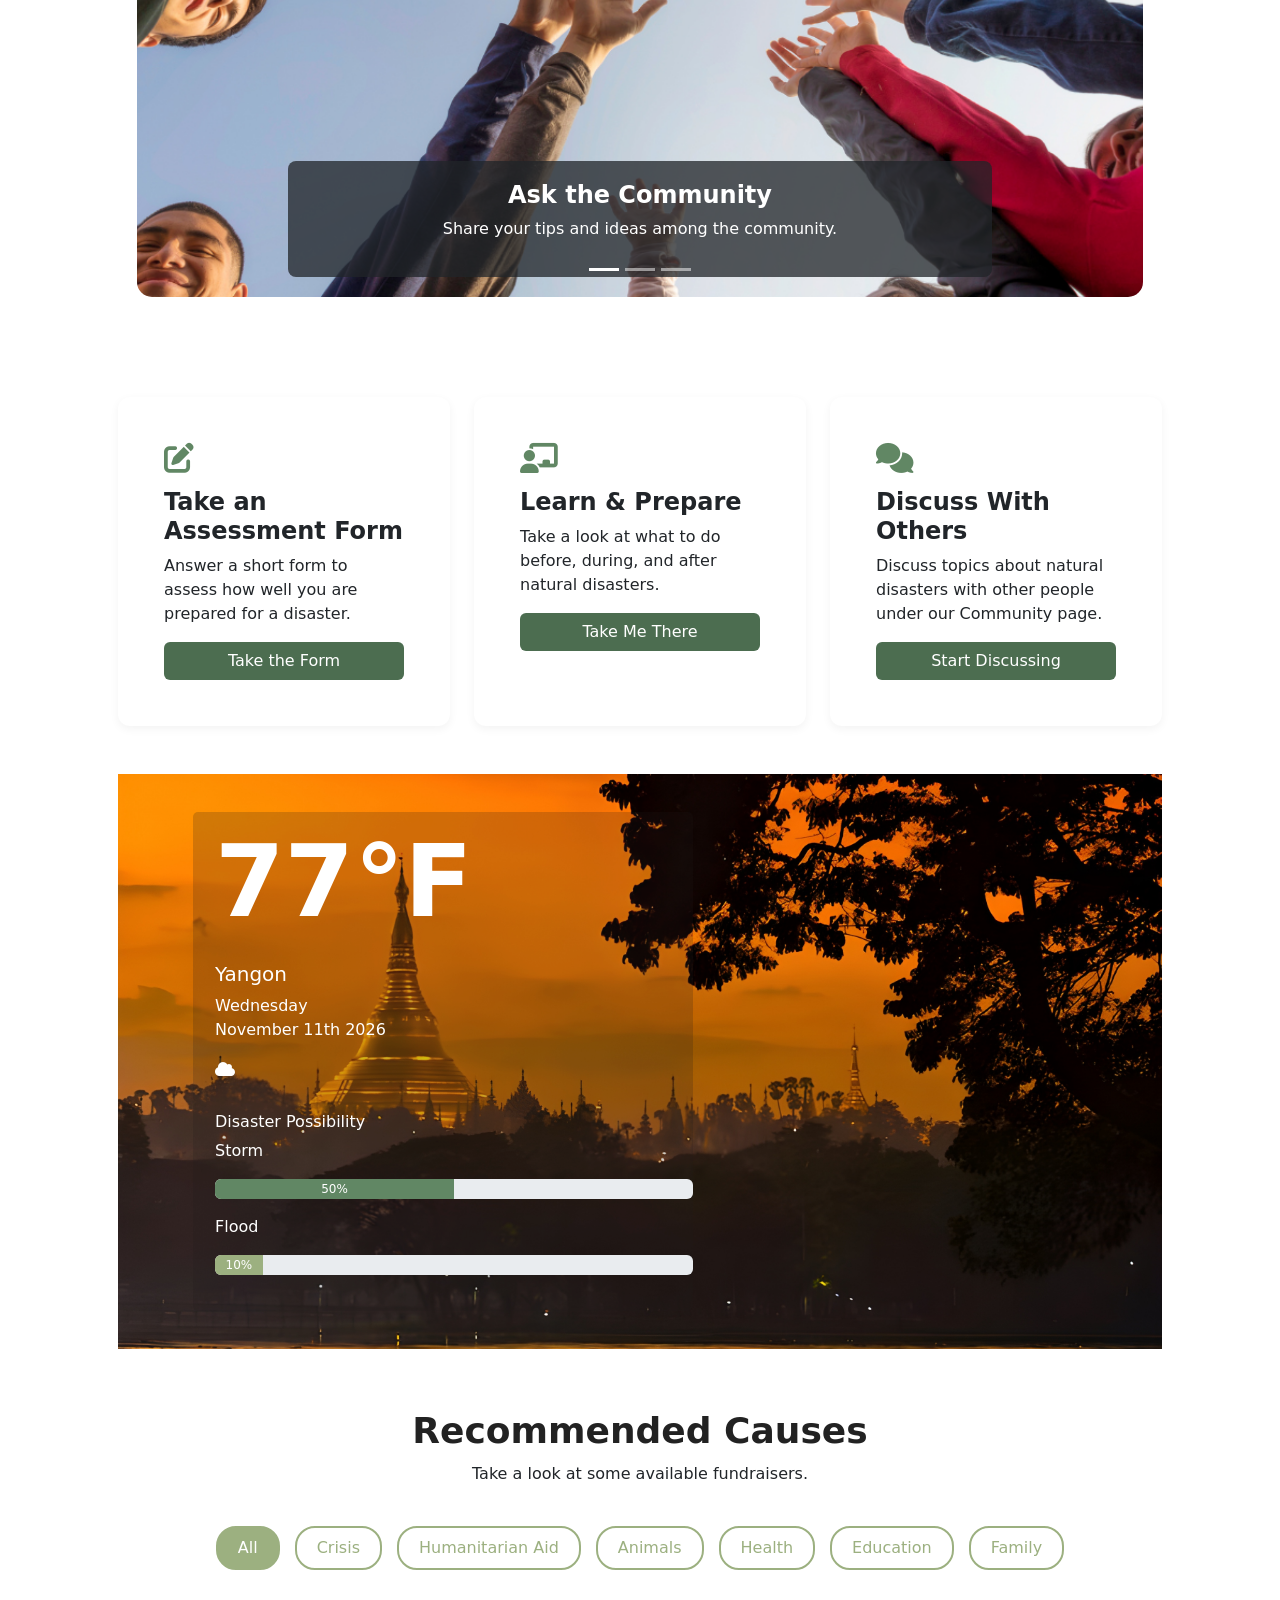
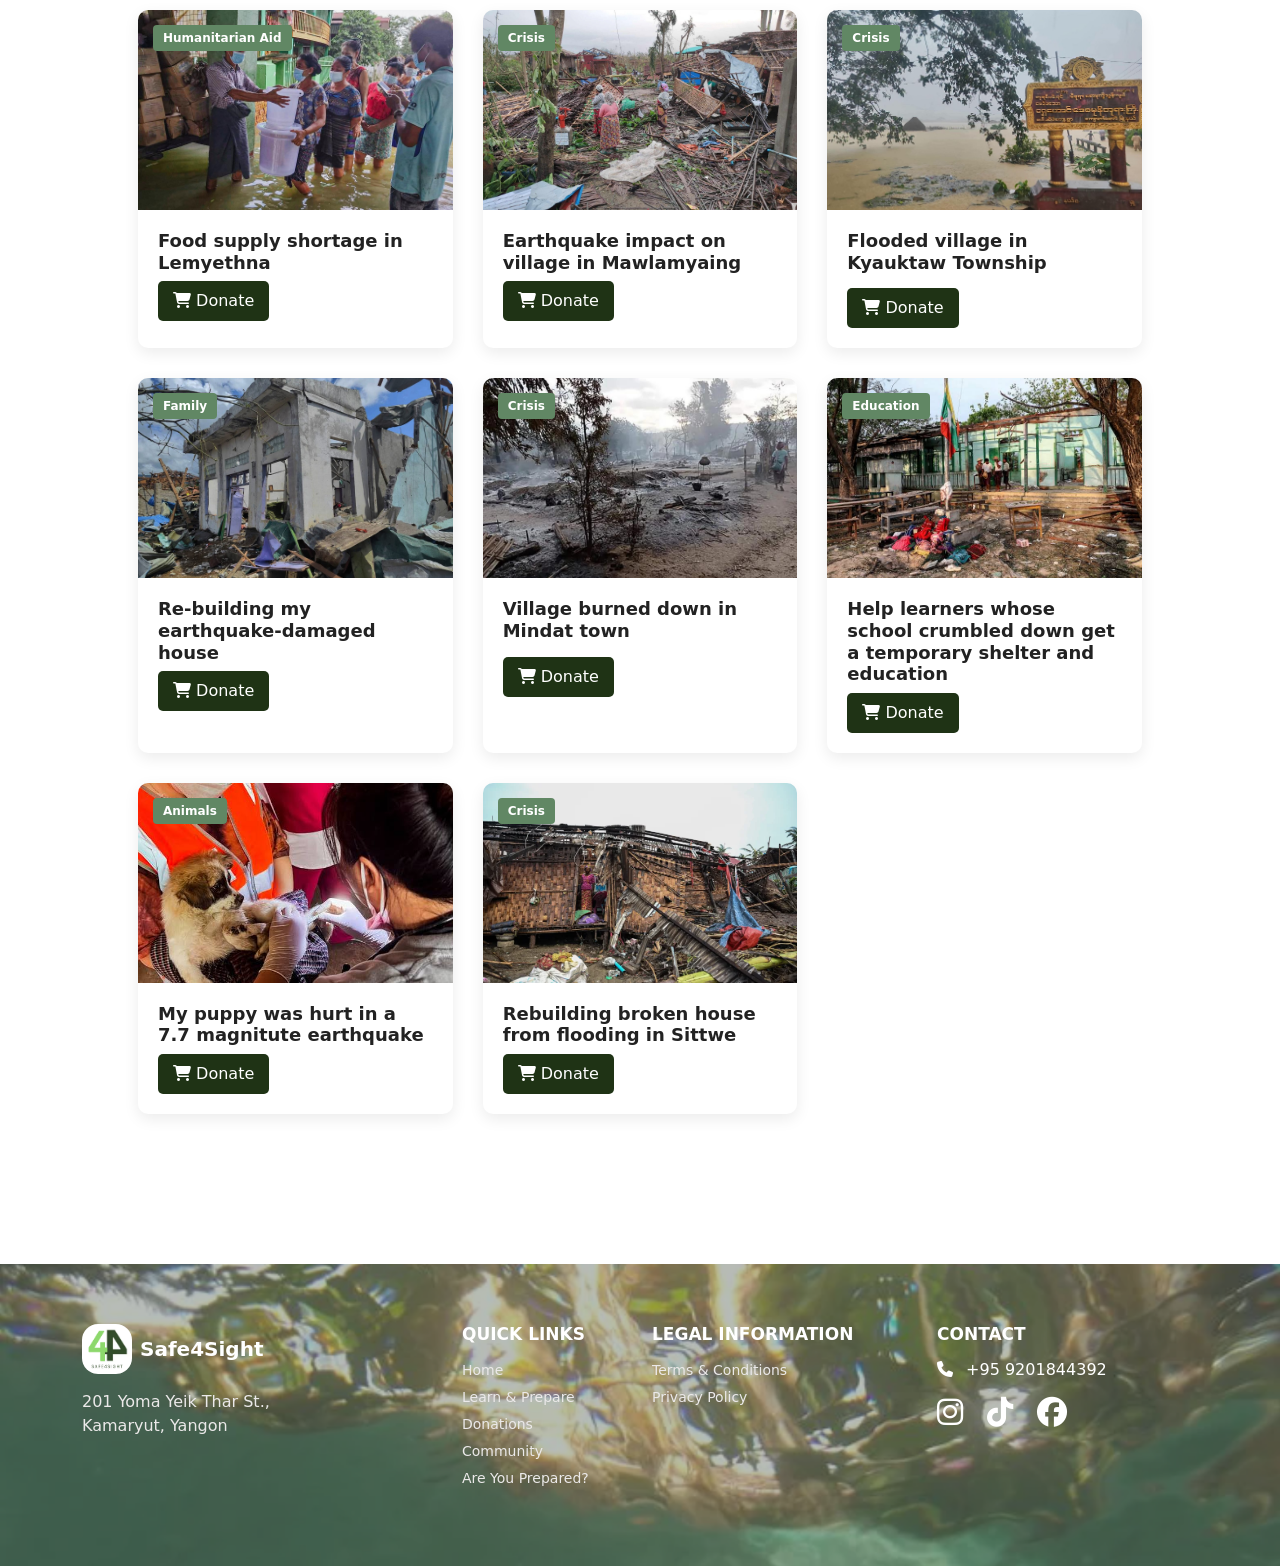
==== commit b01d08c7: "Fixing pictures for index" ====
--- a/index.html
+++ b/index.html
@@ -183,7 +183,7 @@
             </div>
         </div>
         <div class="hero-image px-4 ">
-            <img src="images/pic1.jpg" alt="pic1" style="border-radius: 15px;">
+            <img src="Images/pic1.jpg" alt="pic1" style="border-radius: 15px;">
         </div>
     </section>
 
@@ -192,7 +192,7 @@
             <div class="row g-3">
                 <div class="col-12 col-sm-6 col-lg-3">
                     <div class="icons h-100 w-100">
-                        <img src="images/icon1.png" alt="icon1" class="img-fluid">
+                        <img src="Images/icon1.png" alt="icon1" class="img-fluid">
                         <div class="info">
                             <h3>Donate and help people</h3>
                             <span>anywhere, anytime</span>
@@ -201,7 +201,7 @@
                 </div>
                 <div class="col-12 col-sm-6 col-lg-3">
                     <div class="icons h-100 w-100">
-                        <img src="images/icon2.png" alt="icon2" class="img-fluid">
+                        <img src="Images/icon2.png" alt="icon2" class="img-fluid">
                         <div class="info">
                             <h3>Create donations</h3>
                             <span>that will help and contribute</span>
@@ -210,7 +210,7 @@
                 </div>
                 <div class="col-12 col-sm-6 col-lg-3">
                     <div class="icons h-100 w-100">
-                        <img src="images/icon3.png" alt="icon3" class="img-fluid">
+                        <img src="Images/icon3.png" alt="icon3" class="img-fluid">
                         <div class="info">
                             <h3>Connect yourself to</h3>
                             <span>people and converse</span>
@@ -219,7 +219,7 @@
                 </div>
                 <div class="col-12 col-sm-6 col-lg-3">
                     <div class="icons h-100 w-100">
-                        <img src="images/icon4.png" alt="icon4" class="img-fluid">
+                        <img src="Images/icon4.png" alt="icon4" class="img-fluid">
                         <div class="info">
                             <h3>Learn and prepare</h3>
                             <span>for future disasters</span>
@@ -240,21 +240,21 @@
         </div>
         <div class="carousel-inner" style="height: 75vh; width: 85%; border-radius: 15px;">
             <div class="carousel-item active h-100">
-                <img src="images/pic17.png" class="d-block" style="width: 100%; height: 100%; object-fit: cover;" alt="Student Collaboration">
+                <img src="Images/pic17.png" class="d-block" style="width: 100%; height: 100%; object-fit: cover;" alt="Student Collaboration">
                 <div class="carousel-caption bg-dark bg-opacity-75 rounded-3 d-none d-md-block">
                     <h4 class="fw-bold">Ask the Community</h4>
                     <p>Share your tips and ideas among the community.</p>
                 </div>
             </div>
             <div class="carousel-item h-100">
-                <img src="images/pic18.png" class="d-block" style="width: 100%; height: 100%; object-fit: cover;" alt="Real-World Problems">
+                <img src="Images/pic18.png" class="d-block" style="width: 100%; height: 100%; object-fit: cover;" alt="Real-World Problems">
                 <div class="carousel-caption bg-dark bg-opacity-75 rounded-3 d-none d-md-block">
                     <h4 class="fw-bold">Learn Tips</h4>
                     <p>Learn new tips and ideas along with the community</p>
                 </div>
             </div>
             <div class="carousel-item h-100">
-                <img src="images/pic19.png" class="d-block" style="width: 100%; height: 100%; object-fit: cover;" alt="Collaboration">
+                <img src="Images/pic19.png" class="d-block" style="width: 100%; height: 100%; object-fit: cover;" alt="Collaboration">
                 <div class="carousel-caption bg-dark bg-opacity-75 rounded-3 d-none d-md-block">
                     <h4 class="fw-bold">Help Others</h4>
                     <p>Share your tips and ideas with the community</p>
@@ -361,7 +361,7 @@
 
             <div class="product-card" data-category="humanaid">
                 <div class="product-badge">Humanitarian Aid</div>
-                <img src="images/pic13.png" alt="pic13">
+                <img src="Images/pic13.png" alt="pic13">
                 <div class="product-info">
                     <h3>Food supply shortage in Lemyethna</h3>
                     <div class="product-footer">
@@ -376,7 +376,7 @@
 
             <div class="product-card" data-category="crisis">
                 <div class="product-badge">Crisis</div>
-                <img src="images/pic11.png" alt="pic11">
+                <img src="Images/pic11.png" alt="pic11">
                 <div class="product-info">
                     <h3>Earthquake impact on village in Mawlamyaing</h3>
                     <div class="product-footer">
@@ -391,7 +391,7 @@
 
             <div class="product-card" data-category="crisis">
                 <div class="product-badge">Crisis</div>
-                <img src="images/pic15.png" alt="pic15">
+                <img src="Images/pic15.png" alt="pic15">
                 <div class="product-info">
                     <h3>Flooded village in Kyauktaw Township</h3>
                     <p class="product-desc"></p>
@@ -408,7 +408,7 @@
             
             <div class="product-card" data-category="family">
                 <div class="product-badge">Family</div>
-                <img src="images/pic7.png" alt="pic7">
+                <img src="Images/pic7.png" alt="pic7">
                 <div class="product-info">
                     <h3>Re-building my earthquake-damaged house</h3>
                         <div class="product-footer">
@@ -423,7 +423,7 @@
 
             <div class="product-card" data-category="crisis">
                 <div class="product-badge">Crisis</div>
-                <img src="images/pic14.png" alt="pic14">
+                <img src="Images/pic14.png" alt="pic14">
                 <div class="product-info">
                     <h3>Village burned down in Mindat town</h3>
                     <p class="product-desc"></p>
@@ -439,7 +439,7 @@
 
             <div class="product-card" data-category="education">
                 <div class="product-badge">Education</div>
-                <img src="images/pic9.png" alt="pic9">
+                <img src="Images/pic9.png" alt="pic9">
                 <div class="product-info">
                     <h3>Help learners whose school crumbled down get a temporary shelter and education</h3>
                     <div class="product-footer">
@@ -454,7 +454,7 @@
 
             <div class="product-card" data-category="animal">
                 <div class="product-badge">Animals</div>
-                <img src="images/pic20.png" alt="pic20">
+                <img src="Images/pic20.png" alt="pic20">
                 <div class="product-info">
                     <h3>My puppy was hurt in a 7.7 magnitute earthquake</h3>
                     <div class="product-footer">
@@ -469,7 +469,7 @@
 
             <div class="product-card" data-category="crisis">
                 <div class="product-badge">Crisis</div>
-                <img src="images/pic12.png" alt="pic12">
+                <img src="Images/pic12.png" alt="pic12">
                 <div class="product-info">
                     <h3>Rebuilding broken house from flooding in Sittwe</h3>
                     <div class="product-footer">
@@ -499,7 +499,7 @@
             <div class="row">
                 <div class="col-md-4">
                     <div class="d-flex align-items-center mb-3">
-                        <img src="images/icon.png" alt="logo" width="50px" class="me-2 rounded-4">
+                        <img src="Images/icon.png" alt="logo" width="50px" class="me-2 rounded-4">
                         <h5 class="mb-0">Safe4Sight</h5>
                     </div>
                     <p class="footer-address mb-3">201 Yoma Yeik Thar St.,<br>Kamaryut, Yangon</p>
--- a/style.css
+++ b/style.css
@@ -56,7 +56,7 @@
             font-weight: 600;
 }
 .brand-icon{
-            background-image: url(images/footer.png);
+            background-image: url(Images/footer.png);
 }
 .footer-address{
             color: rgb(235, 233, 233);
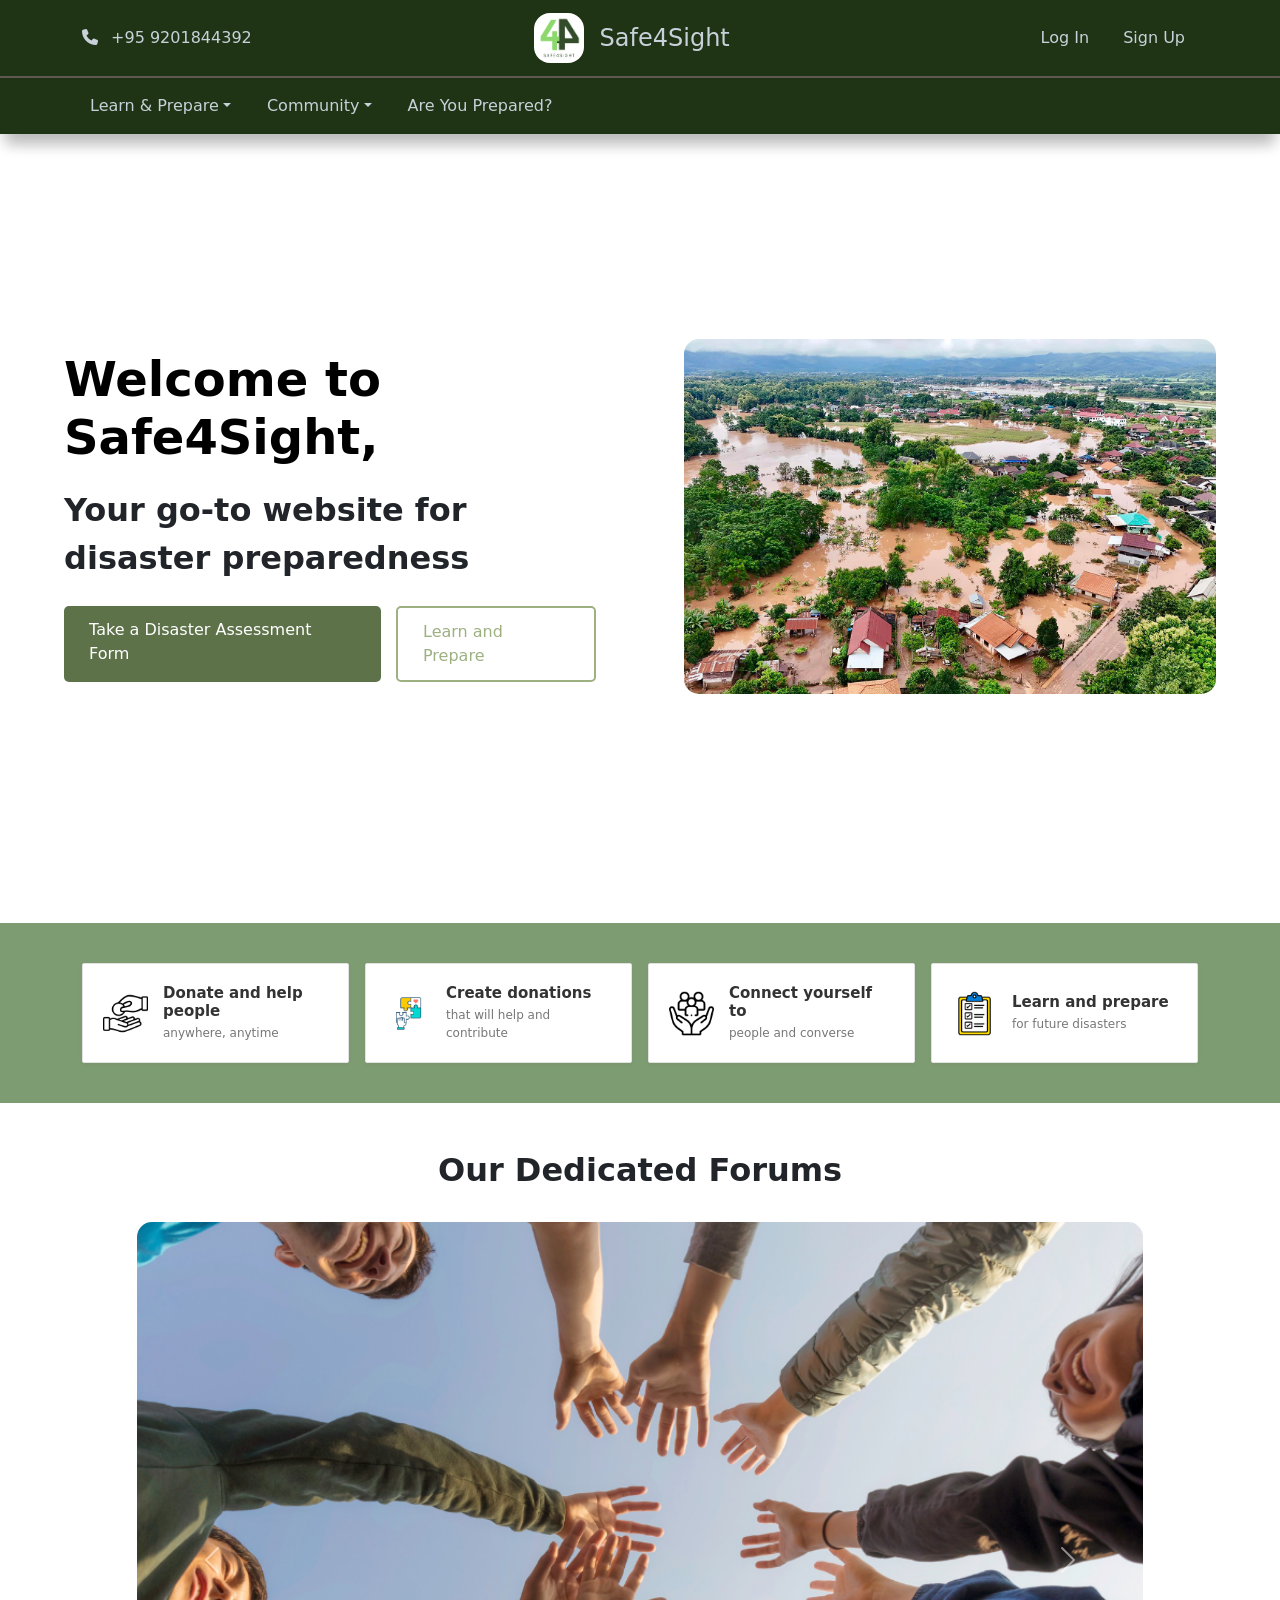
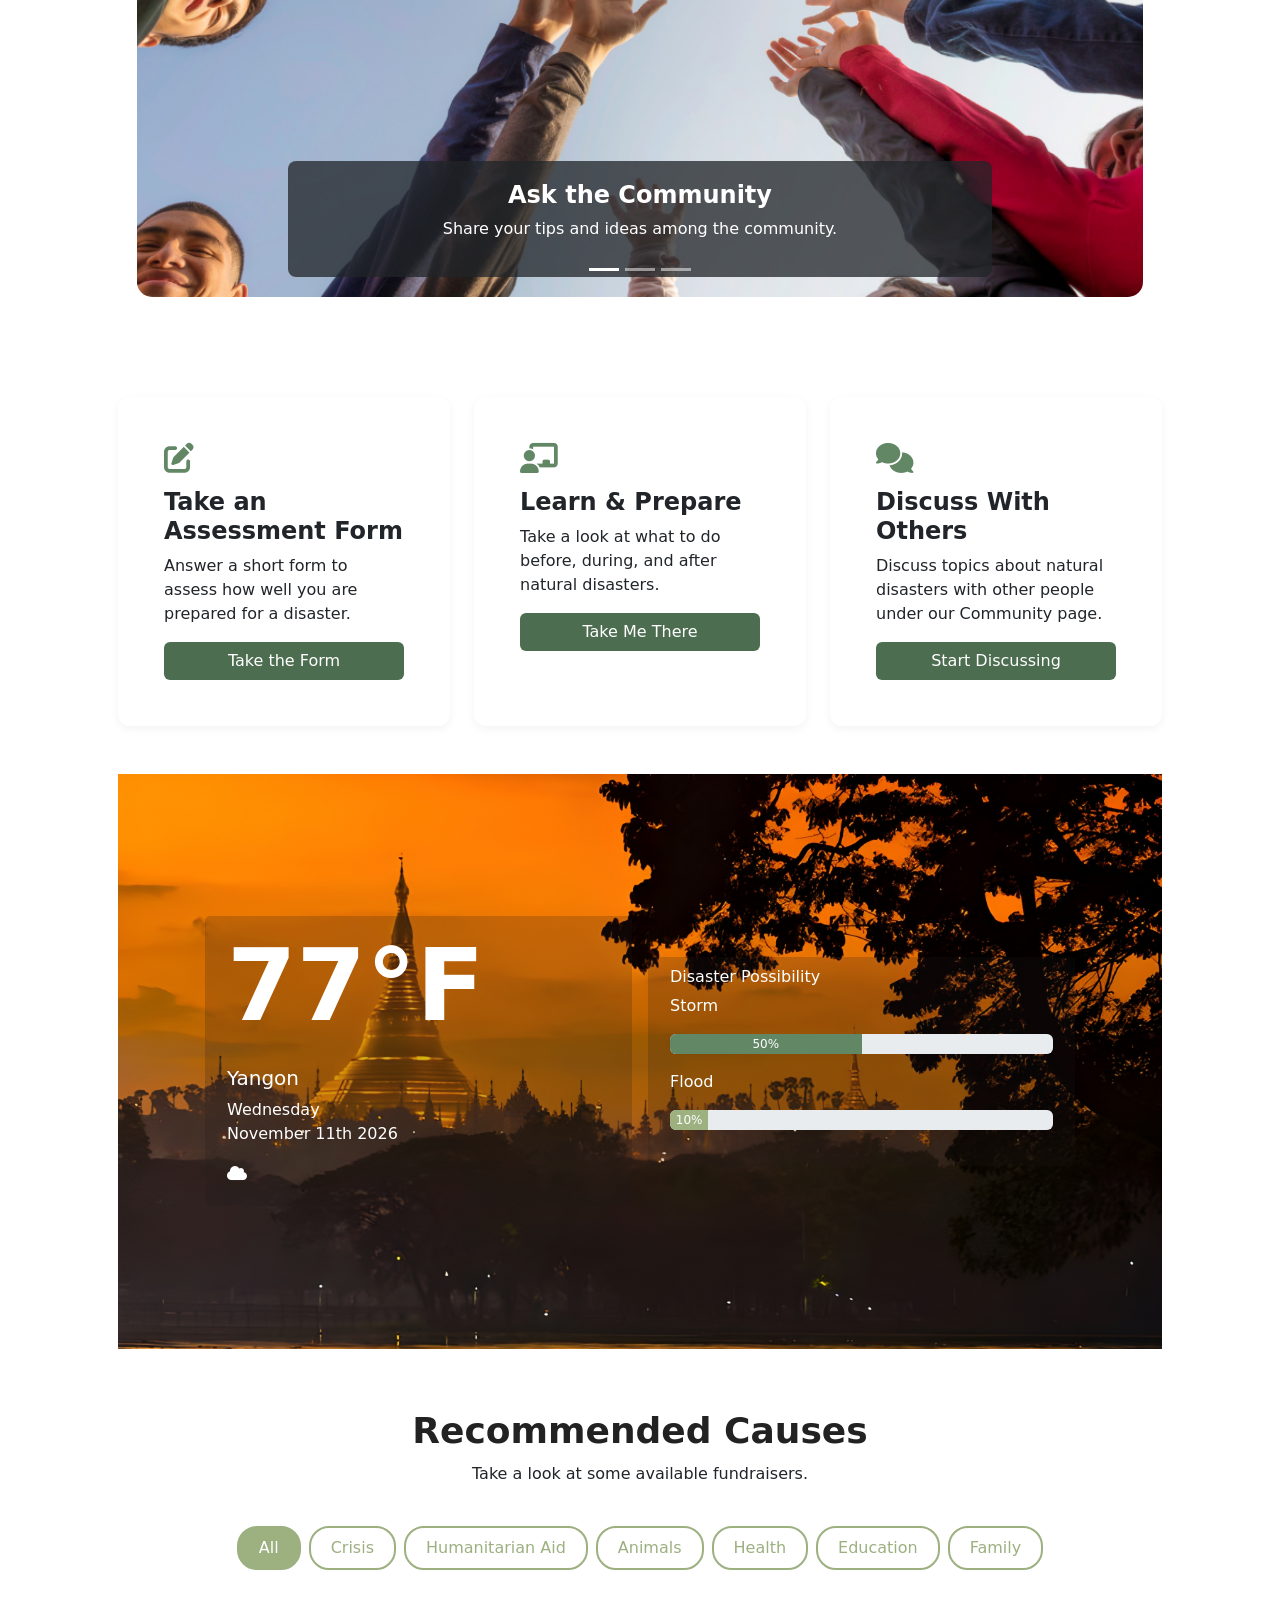
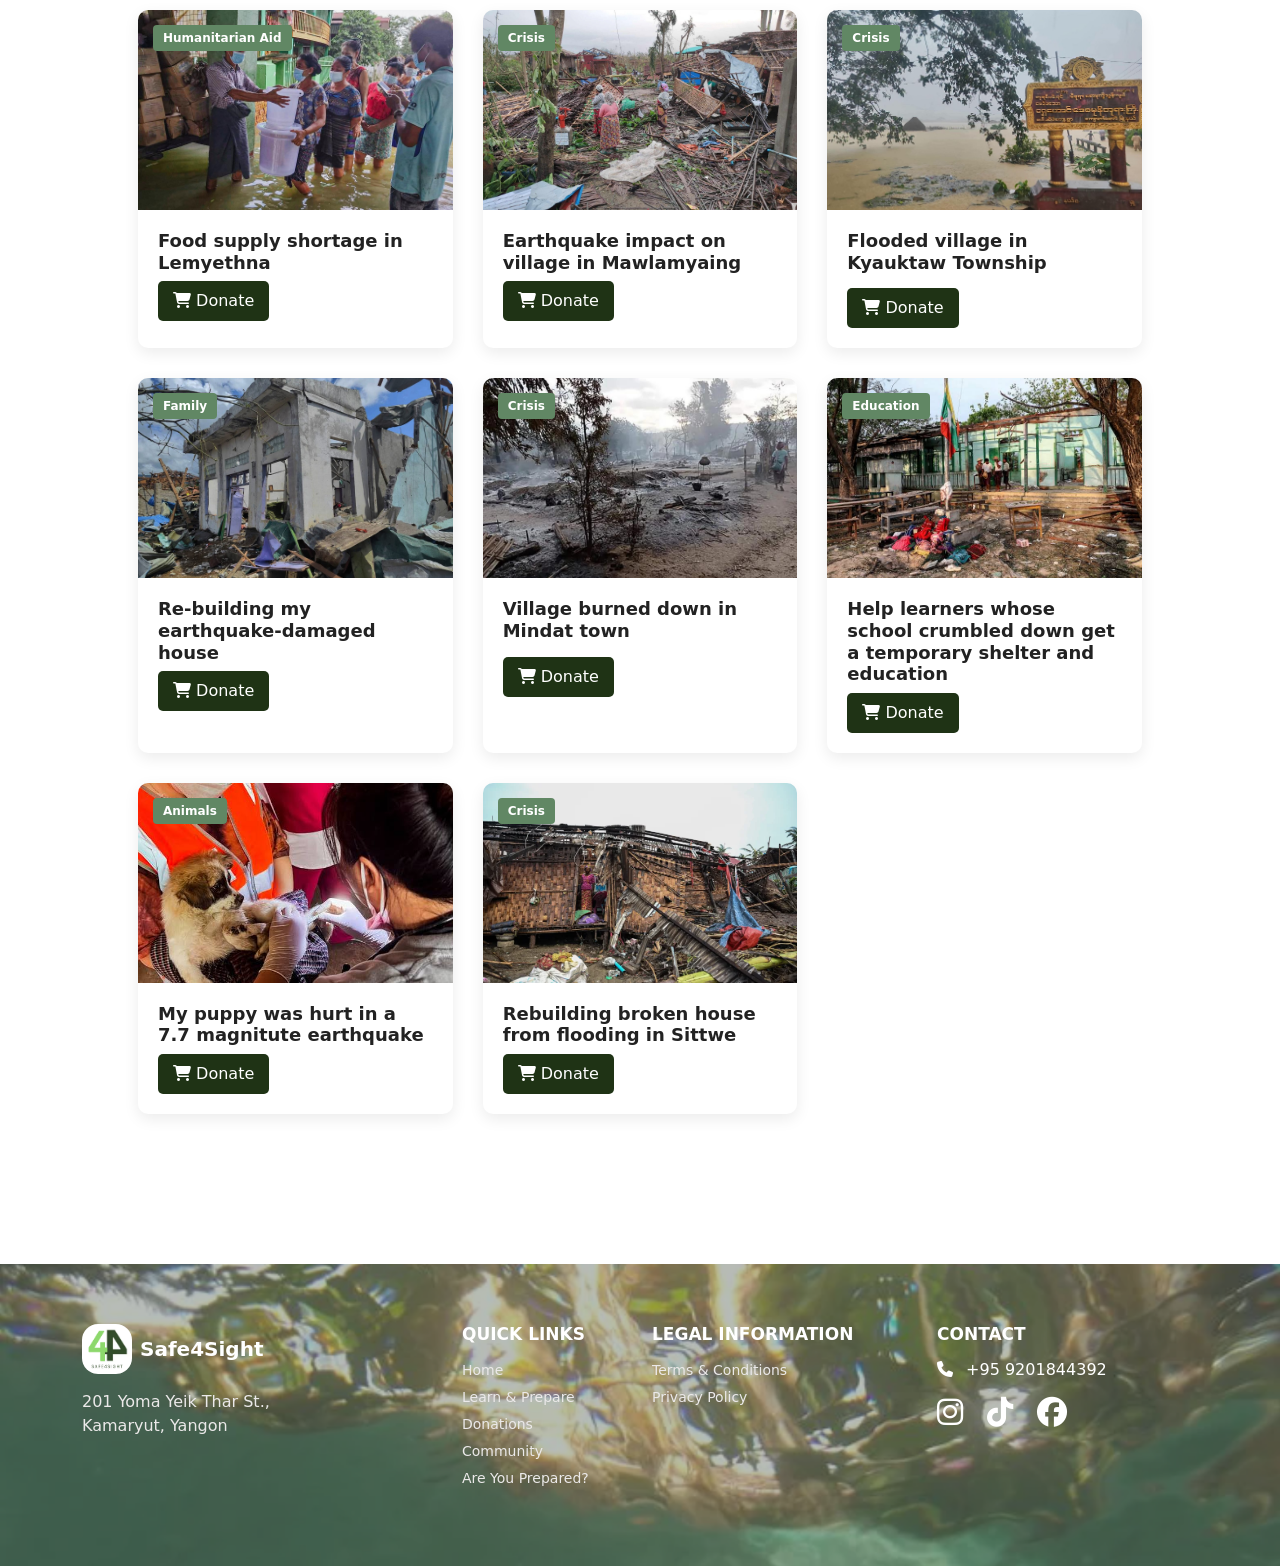
==== commit b8cdbd19: "fixed responsiveness for index.html and donation.html" ====
--- a/index.html
+++ b/index.html
@@ -1,7 +1,7 @@
 <!DOCTYPE html>
 <html lang="en">
 <head>
-    <link rel="icon" href="/Images/icon_transparent.png">
+    <link rel="icon" href="Images/icon_transparent.png">
     <meta charset="UTF-8">
     <meta name="viewport" content="width=device-width, initial-scale=1.0">
     <title>Safe4Sight</title>
@@ -12,32 +12,38 @@
     <link rel="stylesheet" href="https://cdnjs.cloudflare.com/ajax/libs/font-awesome/6.4.0/css/all.min.css">
     <link rel="stylesheet" href="style.css">
     <style>
-        .hero1{
+        .hero1 {
             background-image: url(Images/yangon_banner.jpg);
             background-repeat: no-repeat;
             background-position: center;
             background-size: cover;
-            height: 575px;
+            min-height: 575px;
+            height: auto;
             color: white;
             display: flex;
             align-items: center;
-            padding-left: 75px;
-     }
+            padding: 40px 75px;
+        }
+
+        .box {
+            background: rgba(30, 28, 28, 0.2);
+            width: 100%;
+            max-width: 500px;
+            border-radius: 5px;
+            padding: 10px 22px 20px;
+        }
      .hero-title{
         color: white;
      }
  
-     h1{
+     .hero1 h1 {
         font-size: 100px;
-     }
-     .box{
-        background: rgba(30, 28, 28, 0.2);
-        width: 500px;
-        border-radius: 5px;
-        padding-left: 22px;
-        padding-bottom: 20px;
-        padding-top: 10px;
-     }   
+    }
+    @media (max-width: 768px) {
+        .hero1 h1{
+            font-size: 48px;
+        }
+    }
     </style>
 </head>
 <body>
@@ -307,35 +313,40 @@
             </div>
     </div>
 
-     <div class="hero1" >
-        <div class="row">
-            <div class="col">
-                <div class="box">
-                    <div class="hero-title">
-                        <span>
-                            <h1><strong>77°F</strong></h1>
-                        </span>
-                            </div>
+     <div class="hero1">
+        <div class="container">
+            <div class="row g-3 justify-content-center align-items-center">
+
+                <div class="col-12 col-md-6 d-flex justify-content-center">
+                    <div class="box">
+                        <div class="hero-title">
+                            <span>
+                                <h1><strong>77°F</strong></h1>
+                            </span>
+                        </div>
                         <h5>Yangon</h5>
                         <p>Wednesday <br> November 11th 2026</p>
                         <i class="fa-solid fa-cloud me-2"></i>
-                        </div>
-               </div>
-            <div class="col">
-                <div class="box">
-                    <h6>Disaster Possibility</h6>
-                    <p>Storm</p>
-                    <div class="progress mb-3" style="height: 20px;">
-                        <div class="progress-bar color2bg" style="width: 50%;">50%</div>
-                    </div>
-                    <p>Flood</p>
-                    <div class="progress mb-3" style="height: 20px;">
-                        <div class="progress-bar color1bg" style="width: 10%;">10%</div>
-                    </div>
-                </div>
-            </div>
-            </div>
-        </div>
+                    </div>
+                </div>
+
+                <div class="col-12 col-md-6 d-flex justify-content-center">
+                    <div class="box">
+                        <h6>Disaster Possibility</h6>
+                        <p>Storm</p>
+                        <div class="progress mb-3" style="height: 20px;">
+                            <div class="progress-bar color2bg" style="width: 50%;">50%</div>
+                        </div>
+                        <p>Flood</p>
+                        <div class="progress mb-3" style="height: 20px;">
+                            <div class="progress-bar color1bg" style="width: 10%;">10%</div>
+                        </div>
+                    </div>
+                </div>
+
+            </div>
+        </div>
+    </div>
 
             
 
@@ -344,15 +355,28 @@
             <h2 class="section-title">Recommended Causes</h2>
             <p>Take a look at some available fundraisers.</p>
         </div>
-
-        <div class="product-filters">
-            <button class="filter-btn active" data-filter="all">All</button>
-            <button class="filter-btn" data-filter="crisis">Crisis</button>
-            <button class="filter-btn" data-filter="humanaid">Humanitarian Aid</button>
-            <button class="filter-btn" data-filter="animal">Animals</button>
-            <button class="filter-btn" data-filter="medicine">Health</button>
-            <button class="filter-btn" data-filter="education">Education</button>
-            <button class="filter-btn" data-filter="family">Family</button>
+        <div class="product-filters row g-2 justify-content-center">
+            <div class="col-6 col-sm-4 col-md-auto">
+                <button class="filter-btn active w-100" data-filter="all">All</button>
+            </div>
+            <div class="col-6 col-sm-4 col-md-auto">
+                <button class="filter-btn w-100" data-filter="crisis">Crisis</button>
+            </div>
+            <div class="col-6 col-sm-4 col-md-auto">
+                <button class="filter-btn w-100" data-filter="humanaid">Humanitarian Aid</button>
+            </div>
+            <div class="col-6 col-sm-4 col-md-auto">
+                <button class="filter-btn w-100" data-filter="animal">Animals</button>
+            </div>
+            <div class="col-6 col-sm-4 col-md-auto">
+                <button class="filter-btn w-100" data-filter="medicine">Health</button>
+            </div>
+            <div class="col-6 col-sm-4 col-md-auto">
+                <button class="filter-btn w-100" data-filter="education">Education</button>
+            </div>
+            <div class="col-6 col-sm-4 col-md-auto">
+                <button class="filter-btn w-100" data-filter="family">Family</button>
+            </div>
         </div>
 
         
--- a/style.css
+++ b/style.css
@@ -28,15 +28,21 @@
     .color1bg{
         background-color: #9CB080;
     }
+    .color1bghover:hover{
+        background-color: #6c7a59;
+    }
     .color2bg{
         background-color: #618764;
     }
     .color2bghover:hover{
         background-color: #496c4c;
     }
-        .color3bg{
-            background-color: #1f3315;
-        }
+    .color3bg{
+        background-color: #1f3315;
+    }
+    .color3bghover:hover{
+        background-color: #0f190a;
+    }
     .azure{
         color: #c8d1d9;
     }
@@ -294,9 +300,6 @@
 }
 
 .product-filters {
-    display: flex;
-    justify-content: center;
-    gap: 15px;
     margin-bottom: 40px;
 }
 
@@ -709,6 +712,81 @@
     margin-right: 15px;
 
 }
+
+/*donation CSS*/
+.hero-donation{
+    background-image: url('Images/hero.png');
+    background-repeat: no-repeat;
+    background-position: center;
+    background-size: cover;
+    min-height: 575px;
+    color: white;
+    display: flex;
+    align-items: center;
+    padding: 60px 75px;
+}
+.hero-toptext{
+    font-size: 15px;
+    font-weight: 800;
+}
+.hero-donation h1{
+    font-size: 65px;
+    line-height: 1.15;
+}
+@media (max-width: 768px){
+    .hero-donation h1{
+        font-size: 32px;
+    }
+    .hero-donation a{
+        margin-bottom: 10px;
+    }
+}
+.hero-donation p{
+    font-size: 18px;
+    width: 100%;
+    color: #e3edf0;
+}
+.hero-actions{
+    display: flex;
+    flex-wrap: wrap;
+}
+
+.trust-strip{
+    padding-top: 23px;
+    padding-bottom: 23px;
+    border-bottom: 1px solid #dcdddc;
+}
+.trust-item{
+    display: flex;
+    align-items: center;
+    gap: 15px;
+    height: 100%;
+}
+.trust-icon{
+    width: 42px;
+    height: 42px;
+    border-radius: 12px;
+    background-color: #9CB080;
+    color: white;
+    display: flex;
+    align-items: center;
+    justify-content: center;
+}
+.card-links{
+    text-decoration: none;
+}
+.create-fundraiser-card{
+    border-radius: 16px; 
+    overflow: hidden; 
+    width: 75vw; 
+    background-color: #e3f1d1;
+}
+@media (max-width: 768px){
+    .create-fundraiser-card{
+        width: 100vw;
+    }
+}
+
 
 /*assessment CSS*/
 .hero-assessment{
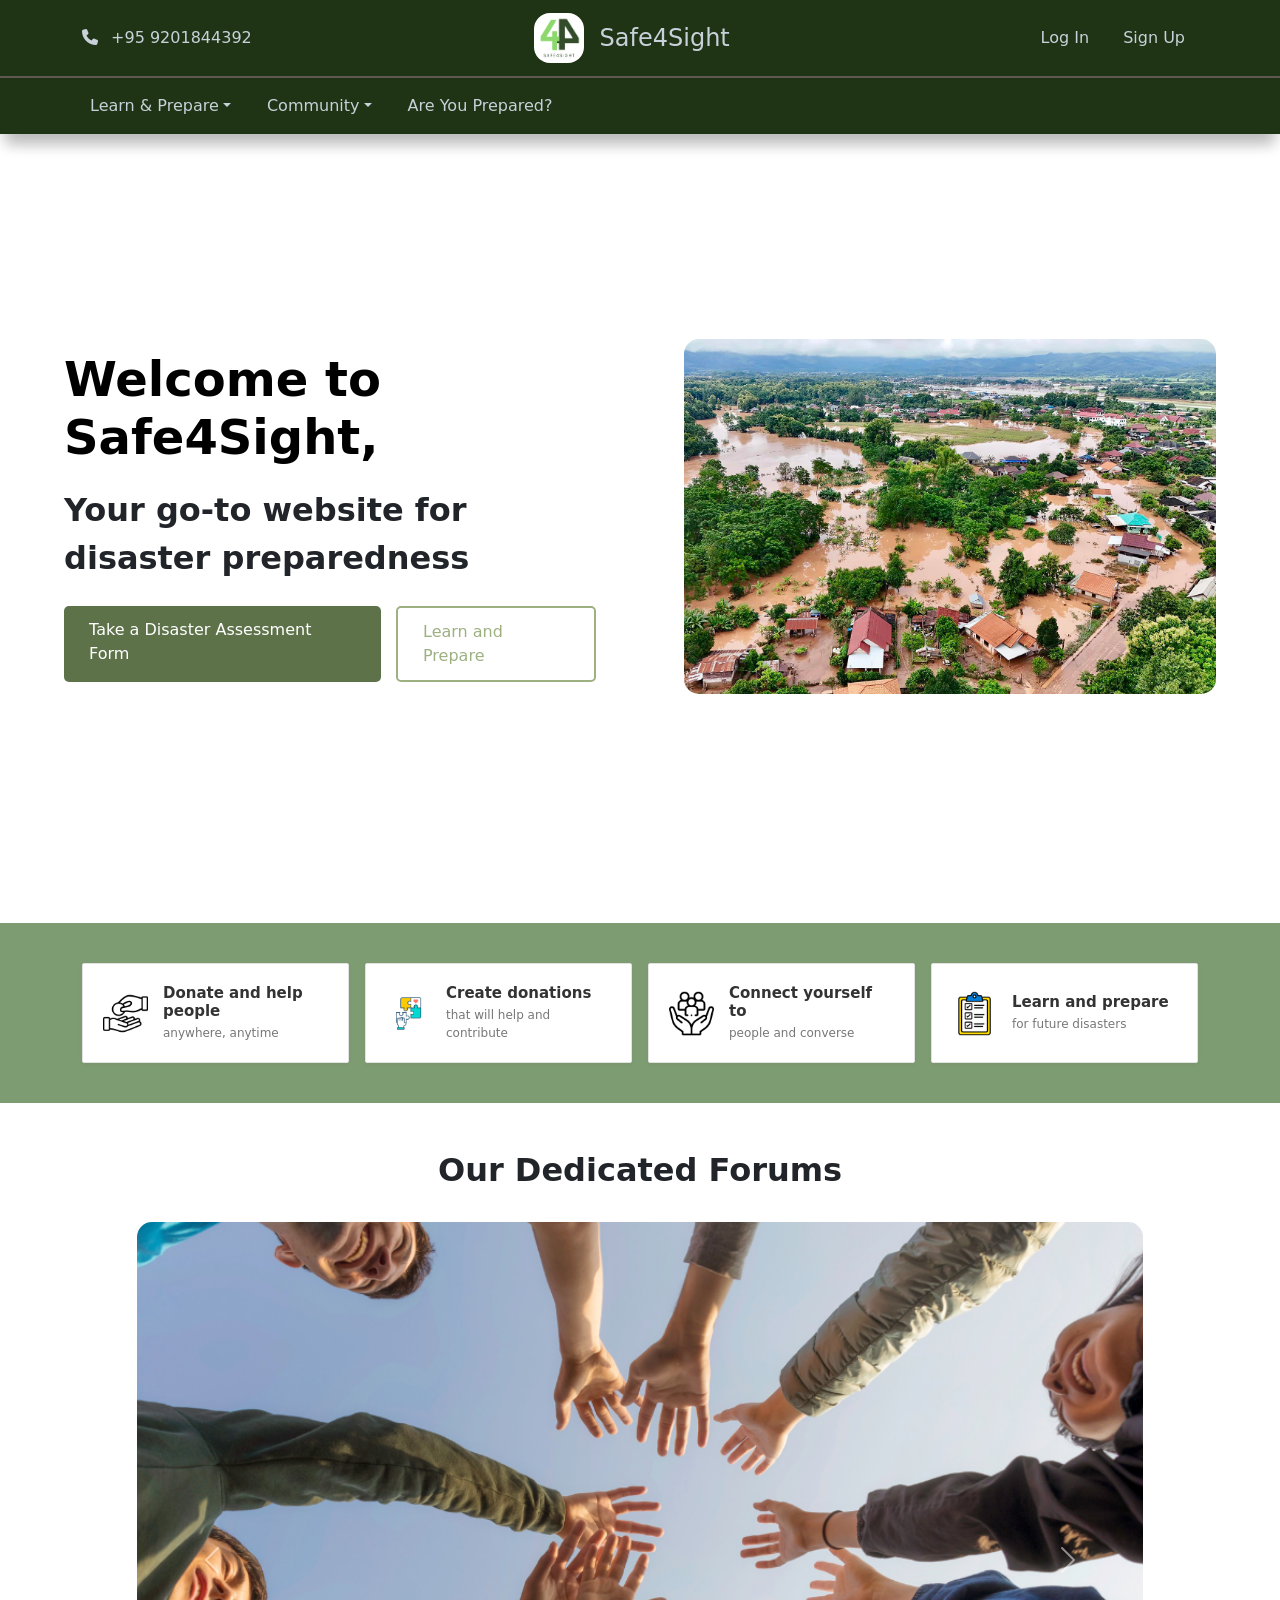
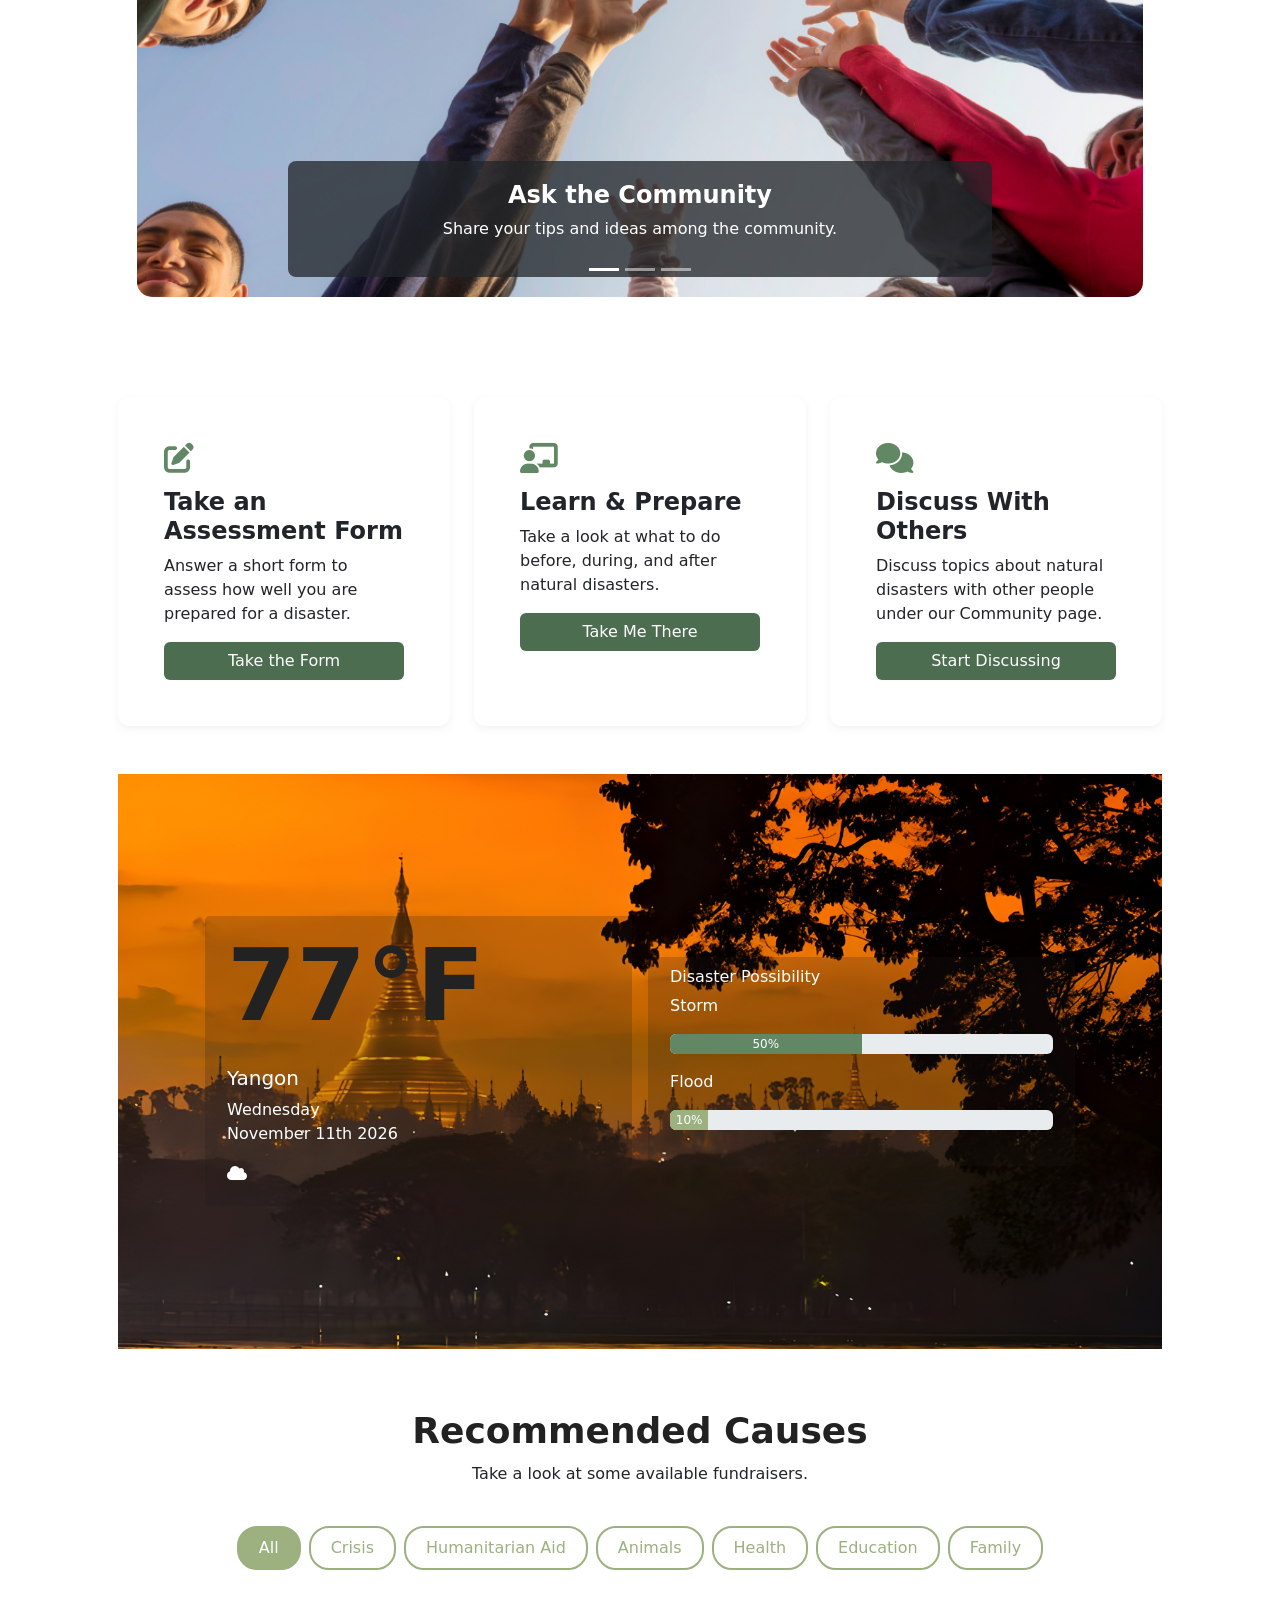
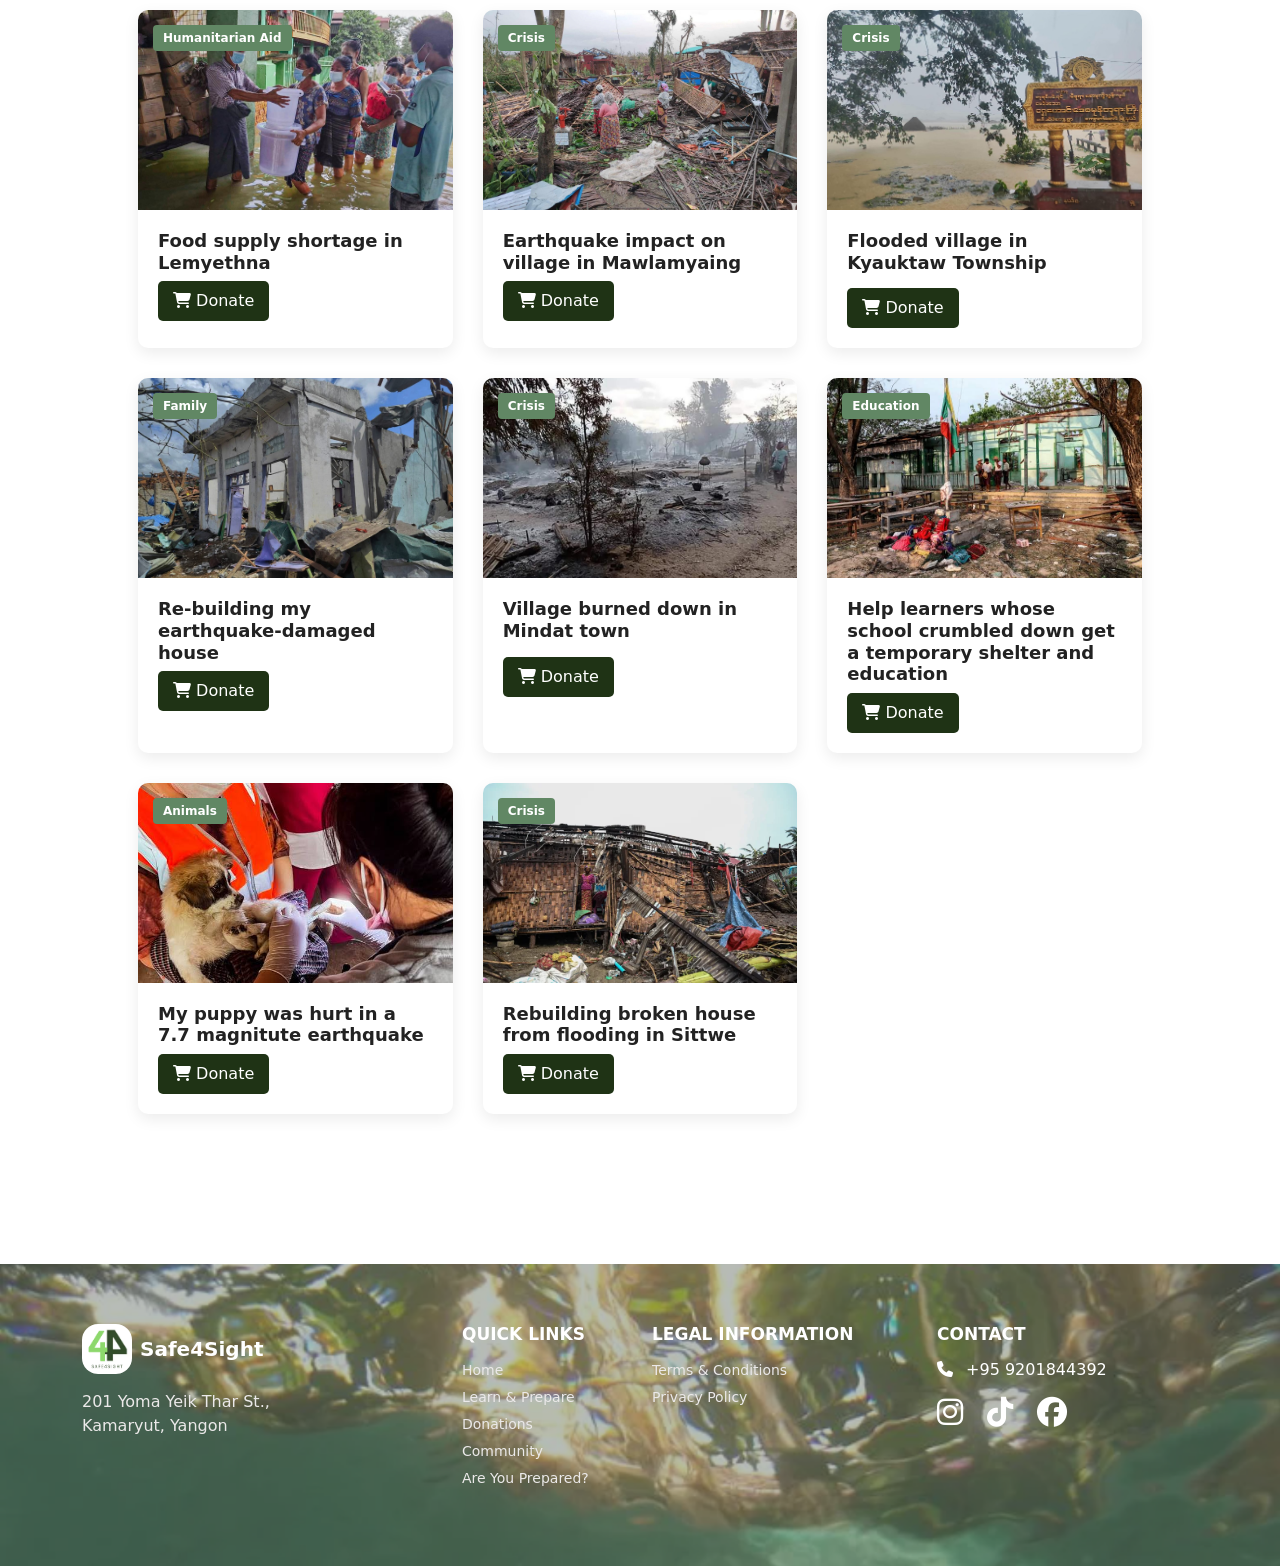
==== commit 0a5591ef: "fixed internal css" ====
--- a/index.html
+++ b/index.html
@@ -11,40 +11,6 @@
     <link rel="stylesheet" href="https://cdnjs.cloudflare.com/ajax/libs/font-awesome/6.4.0/css/all.min.css">
     <link rel="stylesheet" href="https://cdnjs.cloudflare.com/ajax/libs/font-awesome/6.4.0/css/all.min.css">
     <link rel="stylesheet" href="style.css">
-    <style>
-        .hero1 {
-            background-image: url(Images/yangon_banner.jpg);
-            background-repeat: no-repeat;
-            background-position: center;
-            background-size: cover;
-            min-height: 575px;
-            height: auto;
-            color: white;
-            display: flex;
-            align-items: center;
-            padding: 40px 75px;
-        }
-
-        .box {
-            background: rgba(30, 28, 28, 0.2);
-            width: 100%;
-            max-width: 500px;
-            border-radius: 5px;
-            padding: 10px 22px 20px;
-        }
-     .hero-title{
-        color: white;
-     }
- 
-     .hero1 h1 {
-        font-size: 100px;
-    }
-    @media (max-width: 768px) {
-        .hero1 h1{
-            font-size: 48px;
-        }
-    }
-    </style>
 </head>
 <body>
     <nav class="navbar navbar-expand-lg color3bg topnavbar">
--- a/style.css
+++ b/style.css
@@ -99,7 +99,38 @@
 
 
 /*Homepage CSS*/
-
+.hero1 {
+    background-image: url(Images/yangon_banner.jpg);
+    background-repeat: no-repeat;
+    background-position: center;
+    background-size: cover;
+    min-height: 575px;
+    height: auto;
+    color: white;
+    display: flex;
+    align-items: center;
+    padding: 40px 75px;
+}
+
+.box {
+    background: rgba(30, 28, 28, 0.2);
+    width: 100%;
+    max-width: 500px;
+    border-radius: 5px;
+    padding: 10px 22px 20px;
+}
+.hero-title{
+color: white;
+}
+
+.hero1 h1 {
+font-size: 100px;
+}
+@media (max-width: 768px) {
+.hero1 h1{
+    font-size: 48px;
+}
+}
 .logo {
     font-size: 24px;
     font-weight: 700;
